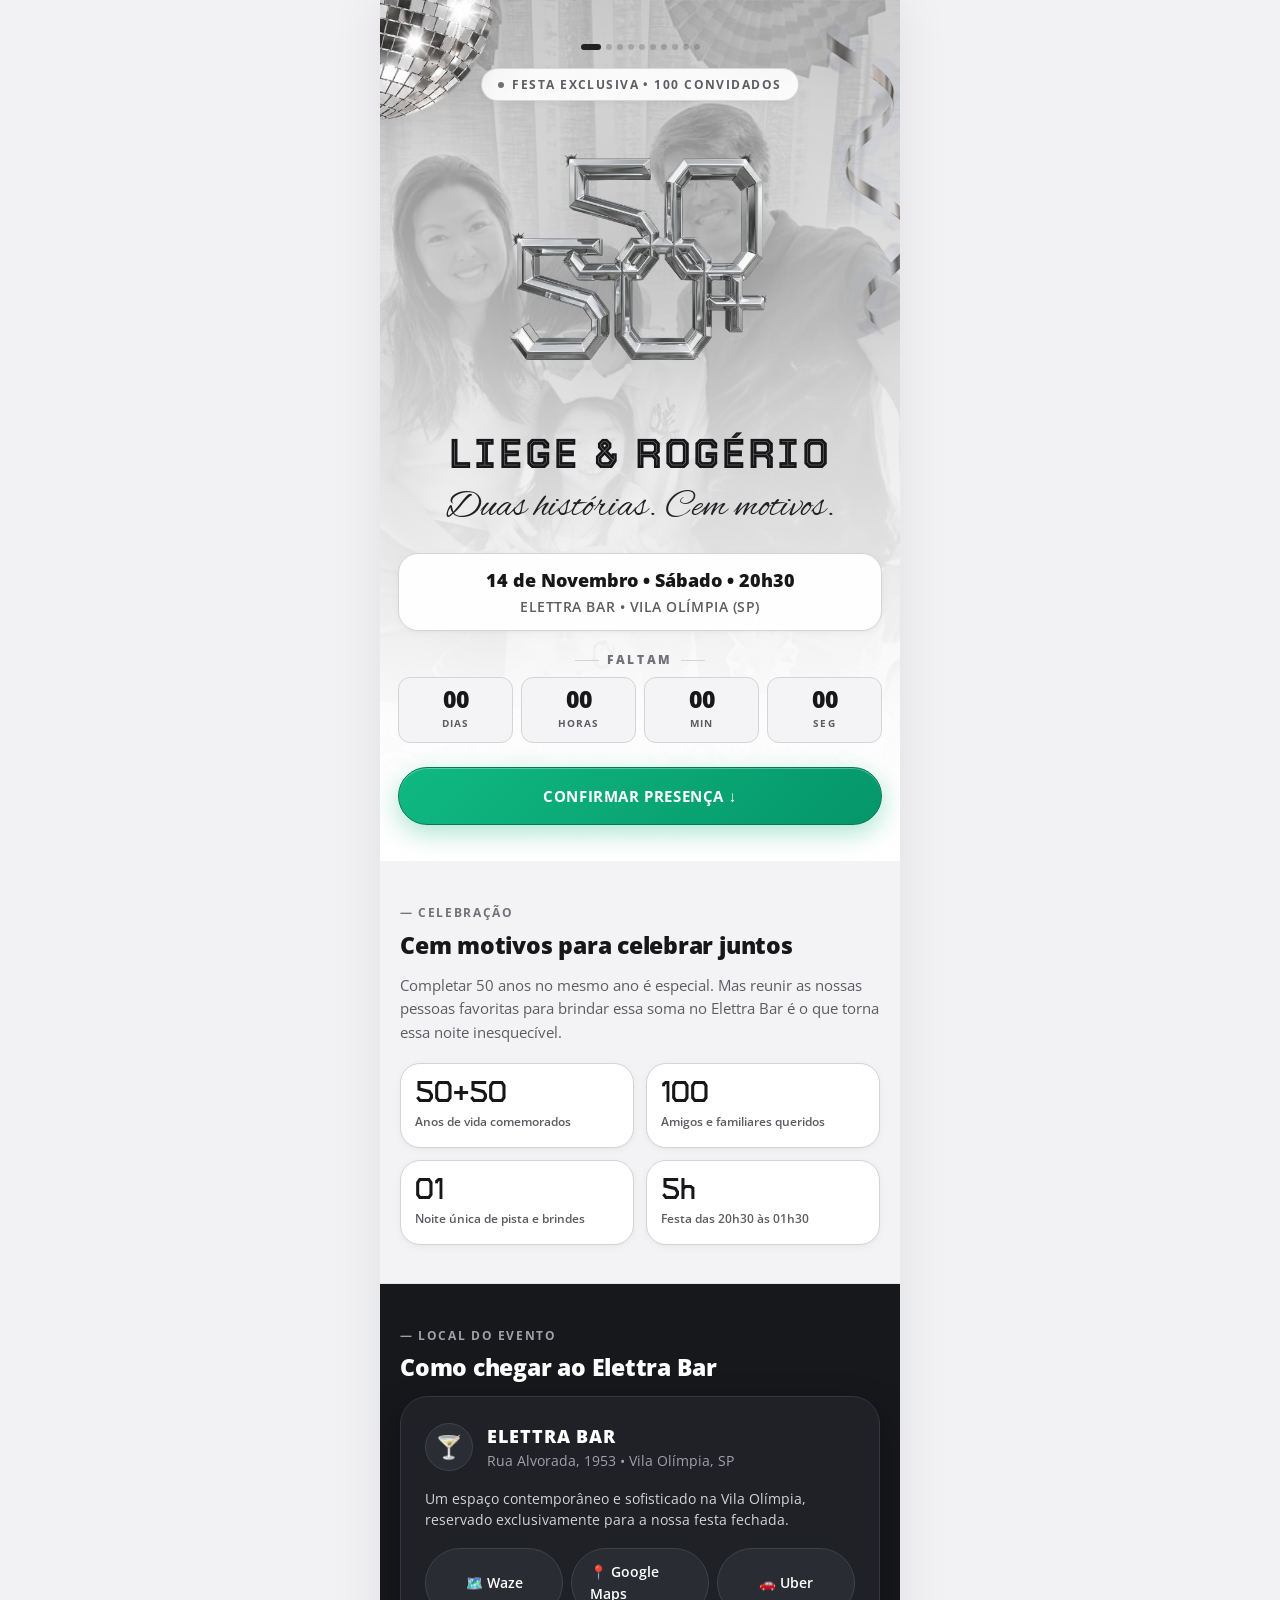
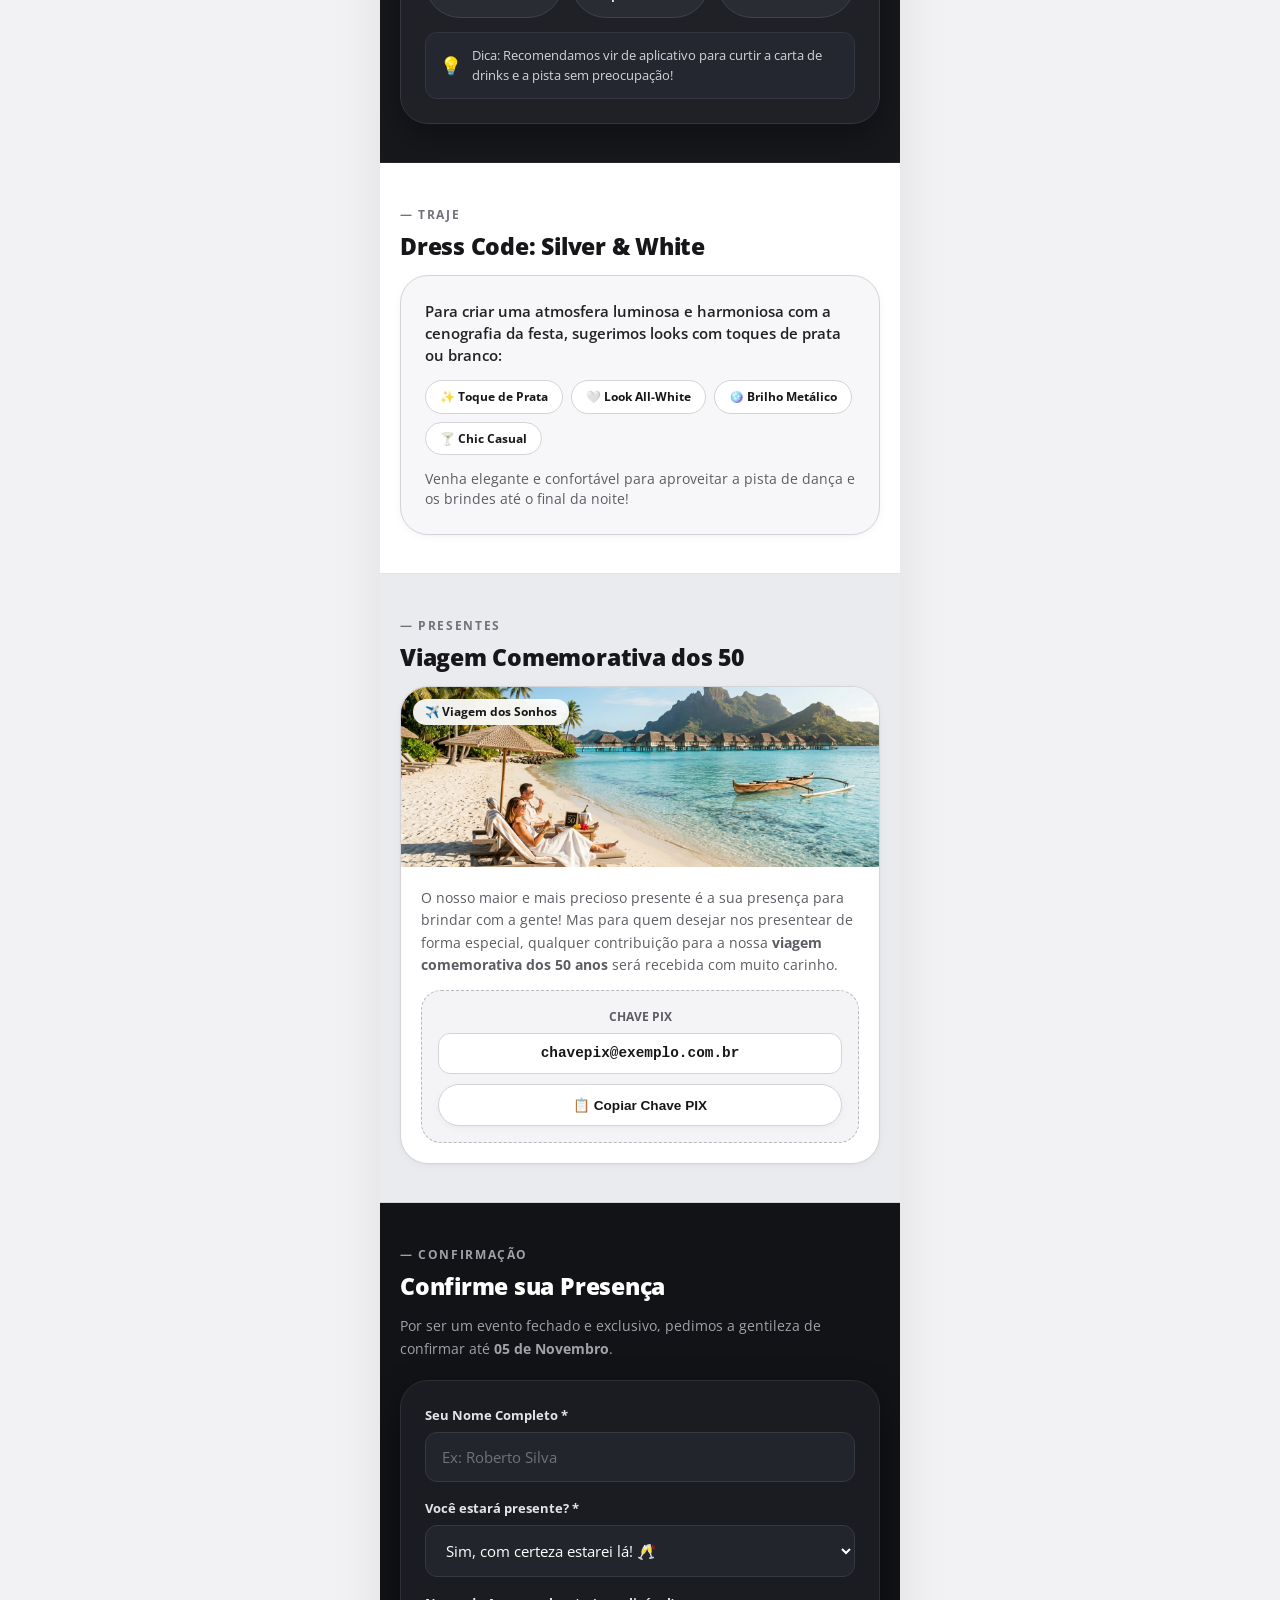
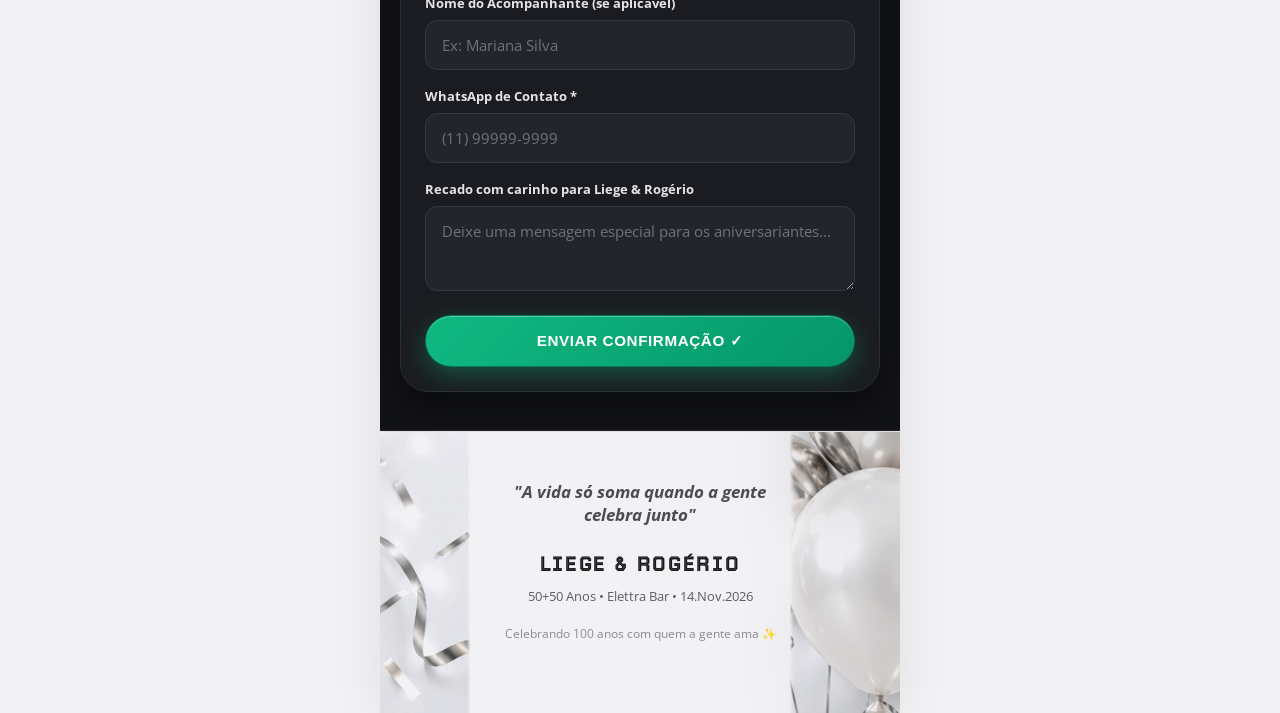
==== index.html @ fe9a84e1 "feat: landing page oficial 50+50 Liege & Rogerio" ====
<!DOCTYPE html>
<html lang="pt-BR">
<head>
  <meta charset="UTF-8">
  <meta name="viewport" content="width=device-width, initial-scale=1.0, maximum-scale=1.0, user-scalable=no">
  <title>50+50 Anos • Liege & Rogério | Elettra Bar</title>
  <meta name="description" content="Celebração dos 50+50 Anos de Liege & Rogério no Elettra Bar. 14 de Novembro, Vila Olímpia.">
  <link rel="stylesheet" href="landing-page.css">
</head>
<body>

  <!-- Wrapper Mobile-First (Otimizado para Smartphone) -->
  <main class="mobile-wrapper">
    
    <!-- ==========================================================================
         1. HERO BANNER: SLIDER DESLIZANTE PB CLAREADO + LOGO 50+50 CENTRALIZADO
         ========================================================================== -->
    <section class="hero-banner" id="topo">
      
      <!-- Elementos Festivos nos Cantos Superiores (Globo de Luz e Fitas Prateadas) -->
      <img src="assets/decor_globo.png" class="decor-globo-hero" alt="Globo de Luz">
      <img src="assets/decor_fitas_topo.png" class="decor-fitas-hero" alt="Fitas Prateadas">

      <!-- Slider de Fotos da Família em Preto e Branco Clareado (10 Fotos) -->
      <div class="hero-slider" id="heroSlider">
        <div class="hero-slide active" style="background-image: url('assets/foto_familia_1.jpg');"></div>
        <div class="hero-slide" style="background-image: url('assets/foto_familia_2.jpg');"></div>
        <div class="hero-slide" style="background-image: url('assets/foto_familia_3.jpg');"></div>
        <div class="hero-slide" style="background-image: url('assets/foto_familia_4.jpg');"></div>
        <div class="hero-slide" style="background-image: url('assets/foto_familia_5.jpg');"></div>
        <div class="hero-slide" style="background-image: url('assets/foto_familia_6.jpg');"></div>
        <div class="hero-slide" style="background-image: url('assets/foto_familia_7.jpg');"></div>
        <div class="hero-slide" style="background-image: url('assets/foto_familia_8.jpg');"></div>
        <div class="hero-slide" style="background-image: url('assets/foto_familia_9.jpg');"></div>
        <div class="hero-slide" style="background-image: url('assets/foto_familia_10.jpg');"></div>
      </div>

      <!-- Degradê Suave de Luz Acetinada para Legibilidade -->
      <div class="hero-overlay"></div>

      <!-- Conteúdo Central do Hero -->
      <div class="hero-content">
        
        <!-- Indicadores de Slides (10 Dots) -->
        <div class="slider-dots" id="sliderDots">
          <span class="slider-dot active"></span>
          <span class="slider-dot"></span>
          <span class="slider-dot"></span>
          <span class="slider-dot"></span>
          <span class="slider-dot"></span>
          <span class="slider-dot"></span>
          <span class="slider-dot"></span>
          <span class="slider-dot"></span>
          <span class="slider-dot"></span>
          <span class="slider-dot"></span>
        </div>

        <div class="hero-tag-pill">
          <span class="dot"></span>
          Festa Exclusiva • 100 Convidados
        </div>

        <!-- Logo 50+50 Oficial Cromado/Facetado Centralizado -->
        <div class="hero-logo-box">
          <img src="assets/logo_50_50_prata_transparente.png" alt="Logo 50+50 Oficial Facetado">
        </div>

        <h1 class="hero-names">
          LIEGE &amp; ROGÉRIO
        </h1>

        <div class="hero-script">
          Duas histórias. Cem motivos.
        </div>

        <!-- Bloco de Serviço no Hero -->
        <div class="hero-service-badge">
          <div class="hero-date-text">
            14 de Novembro • Sábado • 20h30
          </div>
          <div class="hero-venue-text">
            ELETTRA BAR • VILA OLÍMPIA (SP)
          </div>
        </div>

        <!-- Contagem Regressiva ao Vivo com Texto FALTAM -->
        <div class="countdown-lead-label">FALTAM</div>
        <div class="countdown-strip">
          <div class="countdown-box">
            <div class="countdown-number" id="cd-days">--</div>
            <div class="countdown-unit">Dias</div>
          </div>
          <div class="countdown-box">
            <div class="countdown-number" id="cd-hours">--</div>
            <div class="countdown-unit">Horas</div>
          </div>
          <div class="countdown-box">
            <div class="countdown-number" id="cd-minutes">--</div>
            <div class="countdown-unit">Min</div>
          </div>
          <div class="countdown-box">
            <div class="countdown-number" id="cd-seconds">--</div>
            <div class="countdown-unit">Seg</div>
          </div>
        </div>

        <!-- CTA Principal Verde -->
        <a href="#rsvp" class="btn-cta-primary">
          Confirmar Presença ↓
        </a>
      </div>
    </section>

    <!-- ==========================================================================
         2. STATS & CONCEITO DOS 100 ANOS (INSPIRADO NA REFERÊNCIA)
         ========================================================================== -->
    <section class="section-wrapper theme-gray-light">
      <span class="section-label-tag">— Celebração</span>
      <h2 class="section-title">
        Cem motivos para celebrar juntos
      </h2>
      
      <p style="font-size: 0.95rem; color: var(--text-muted); line-height: 1.55;">
        Completar 50 anos no mesmo ano é especial. Mas reunir as nossas pessoas favoritas para brindar essa soma no Elettra Bar é o que torna essa noite inesquecível.
      </p>

      <!-- Grid de Métricas (Inspirado no estilo Bionyx / Framer) -->
      <div class="stats-grid">
        <div class="stat-card">
          <div class="stat-num">50+50</div>
          <div class="stat-label">Anos de vida comemorados</div>
        </div>
        <div class="stat-card">
          <div class="stat-num">100</div>
          <div class="stat-label">Amigos e familiares queridos</div>
        </div>
        <div class="stat-card">
          <div class="stat-num">01</div>
          <div class="stat-label">Noite única de pista e brindes</div>
        </div>
        <div class="stat-card">
          <div class="stat-num">5h</div>
          <div class="stat-label">Festa das 20h30 às 01h30</div>
        </div>
      </div>
    </section>

    <!-- ==========================================================================
         3. LOCALIZAÇÃO: ELETTRA BAR & BOTÕES DE 1 CLIQUE
         ========================================================================== -->
    <section class="section-wrapper theme-dark">
      <span class="section-label-tag">— Local do Evento</span>
      <h2 class="section-title">
        Como chegar ao Elettra Bar
      </h2>

      <div class="venue-card">
        <div class="venue-header">
          <div class="venue-icon-circle">🍸</div>
          <div>
            <div class="venue-name">Elettra Bar</div>
            <div class="venue-sub">Rua Alvorada, 1953 • Vila Olímpia, SP</div>
          </div>
        </div>

        <p class="venue-desc">
          Um espaço contemporâneo e sofisticado na Vila Olímpia, reservado exclusivamente para a nossa festa fechada.
        </p>

        <!-- Botões de Navegação Direta no Smartphone -->
        <div class="map-buttons-row">
          <a href="https://waze.com/ul?q=Rua+Alvorada+1953+Vila+Olimpia" target="_blank" class="btn-pill-action">
            🗺️ Waze
          </a>
          <a href="https://maps.google.com/?q=Rua+Alvorada+1953+Vila+Olimpia+Sao+Paulo" target="_blank" class="btn-pill-action">
            📍 Google Maps
          </a>
          <a href="https://m.uber.com/ul/?action=setPickup&dropoff[formatted_address]=Rua%20Alvorada%2C%201953%20-%20Vila%20Ol%C3%ADmpia" target="_blank" class="btn-pill-action">
            🚗 Uber
          </a>
        </div>

        <div class="tip-banner">
          <span style="font-size: 1.1rem;">💡</span>
          <span>Dica: Recomendamos vir de aplicativo para curtir a carta de drinks e a pista sem preocupação!</span>
        </div>
      </div>
    </section>

    <!-- ==========================================================================
         4. DRESS CODE: SILVER & WHITE
         ========================================================================== -->
    <section class="section-wrapper theme-white">
      <span class="section-label-tag">— Traje</span>
      <h2 class="section-title">
        Dress Code: Silver &amp; White
      </h2>

      <div class="dress-card">
        <p class="dress-lead">
          Para criar uma atmosfera luminosa e harmoniosa com a cenografia da festa, sugerimos looks com toques de prata ou branco:
        </p>

        <div class="dress-pills">
          <span class="dress-pill-tag">✨ Toque de Prata</span>
          <span class="dress-pill-tag">🤍 Look All-White</span>
          <span class="dress-pill-tag">🪩 Brilho Metálico</span>
          <span class="dress-pill-tag">🍸 Chic Casual</span>
        </div>

        <p class="dress-sub">
          Venha elegante e confortável para aproveitar a pista de dança e os brindes até o final da noite!
        </p>
      </div>
    </section>

    <!-- ==========================================================================
         5. SUGESTÃO DE PRESENTE: VIAGEM COMEMORATIVA
         ========================================================================== -->
    <section class="section-wrapper theme-gray-platina">
      <span class="section-label-tag">— Presentes</span>
      <h2 class="section-title">
        Viagem Comemorativa dos 50
      </h2>

      <div class="gift-card">
        <div class="gift-image-wrapper">
          <img src="assets/destino_viagem.jpg" alt="Destino de Viagem Comemorativa">
          <div class="gift-badge">✈️ Viagem dos Sonhos</div>
        </div>

        <div class="gift-content">
          <p class="gift-desc">
            O nosso maior e mais precioso presente é a sua presença para brindar com a gente! Mas para quem desejar nos presentear de forma especial, qualquer contribuição para a nossa <strong>viagem comemorativa dos 50 anos</strong> será recebida com muito carinho.
          </p>

          <!-- Box de Chave PIX Interativo -->
          <div class="pix-box">
            <div class="pix-label">
              Chave PIX
            </div>
            
            <div class="pix-key-display" id="pixKeyText">
              chavepix@exemplo.com.br
            </div>

            <button class="btn-pill-action btn-copy-pix" onclick="copyPixKey()">
              <span id="pixBtnText">📋 Copiar Chave PIX</span>
            </button>
          </div>
        </div>
      </div>
    </section>

    <!-- ==========================================================================
         6. FORMULÁRIO RSVP: CONFIRMAÇÃO DE PRESENÇA
         ========================================================================== -->
    <section class="section-wrapper theme-dark-charcoal" id="rsvp">
      <span class="section-label-tag">— Confirmação</span>
      <h2 class="section-title">
        Confirme sua Presença
      </h2>

      <p class="rsvp-lead">
        Por ser um evento fechado e exclusivo, pedimos a gentileza de confirmar até <strong>05 de Novembro</strong>.
      </p>

      <div class="rsvp-card">
        <form id="rsvpForm" onsubmit="handleRsvpSubmit(event)">
          
          <div class="form-group">
            <label class="form-label" for="guestName">Seu Nome Completo *</label>
            <input type="text" id="guestName" class="form-input" placeholder="Ex: Roberto Silva" required>
          </div>

          <div class="form-group">
            <label class="form-label" for="attendance">Você estará presente? *</label>
            <select id="attendance" class="form-select" required>
              <option value="sim">Sim, com certeza estarei lá! 🥂</option>
              <option value="nao">Infelizmente não poderei comparecer 🤍</option>
            </select>
          </div>

          <div class="form-group">
            <label class="form-label" for="guestCompanion">Nome do Acompanhante (se aplicável)</label>
            <input type="text" id="guestCompanion" class="form-input" placeholder="Ex: Mariana Silva">
          </div>

          <div class="form-group">
            <label class="form-label" for="guestPhone">WhatsApp de Contato *</label>
            <input type="tel" id="guestPhone" class="form-input" placeholder="(11) 99999-9999" required>
          </div>

          <div class="form-group">
            <label class="form-label" for="guestMessage">Recado com carinho para Liege &amp; Rogério</label>
            <textarea id="guestMessage" class="form-textarea" placeholder="Deixe uma mensagem especial para os aniversariantes..."></textarea>
          </div>

          <button type="submit" class="btn-cta-primary" style="margin-top: 10px;">
            Enviar Confirmação ✓
          </button>
        </form>

        <!-- Banner de Sucesso pós-envio -->
        <div class="rsvp-success-banner" id="rsvpSuccess">
          <div style="font-size: 1.5rem; margin-bottom: 6px;">🎉</div>
          <strong style="font-size: 1.05rem; display: block; margin-bottom: 4px;">Presença Registrada com Sucesso!</strong>
          <p style="font-size: 0.85rem; line-height: 1.4;">
            Obrigado por confirmar! Mal podemos esperar para celebrar essa noite inesquecível com você no Elettra Bar.
          </p>
        </div>
      </div>
    </section>

    <!-- ==========================================================================
         7. RODAPÉ E FECHAMENTO OFICIAL
         ========================================================================== -->
    <footer class="footer-section theme-footer-light">
      <!-- Elementos Decorativos Festivos no Rodapé (Confetes e Bexigas Cromadas) -->
      <img src="assets/decor_confetes.png" class="decor-confetes-bottom" alt="Confetes Prateados">
      <img src="assets/decor_bexigas.png" class="decor-bexigas-bottom" alt="Bexigas Metalizadas">

      <div class="footer-quote">
        "A vida só soma quando a gente celebra junto"
      </div>

      <div class="footer-hosts">
        LIEGE &amp; ROGÉRIO
      </div>

      <div class="footer-date-info">
        50+50 Anos • Elettra Bar • 14.Nov.2026
      </div>

      <div class="footer-credit">
        Celebrando 100 anos com quem a gente ama ✨
      </div>
    </footer>

  </main>

  <!-- ==========================================================================
       SCRIPTS: SLIDER DE FOTOS PB + CONTAGEM REGRESSIVA + PIX + RSVP
       ========================================================================== -->
  <script>
    // 1. Slider de Fotos da Família com Crossfade Suave
    const slides = document.querySelectorAll('.hero-slide');
    const dots = document.querySelectorAll('.slider-dot');
    let currentSlide = 0;
    const slideInterval = 4500; // Troca a cada 4.5 segundos

    function showSlide(index) {
      slides.forEach((slide, i) => {
        slide.classList.toggle('active', i === index);
      });
      dots.forEach((dot, i) => {
        dot.classList.toggle('active', i === index);
      });
      currentSlide = index;
    }

    function nextSlide() {
      const nextIndex = (currentSlide + 1) % slides.length;
      showSlide(nextIndex);
    }

    let sliderTimer = setInterval(nextSlide, slideInterval);

    // Permite tocar nas bolinhas para navegar
    dots.forEach((dot, index) => {
      dot.addEventListener('click', () => {
        clearInterval(sliderTimer);
        showSlide(index);
        sliderTimer = setInterval(nextSlide, slideInterval);
      });
    });

    // 2. Contagem Regressiva para 14/11/2026 às 20h30
    function updateCountdown() {
      const eventDate = new Date('2026-11-14T20:30:00');
      const now = new Date();
      const diff = eventDate - now;

      if (diff > 0) {
        const days = Math.floor(diff / (1000 * 60 * 60 * 24));
        const hours = Math.floor((diff / (1000 * 60 * 60)) % 24);
        const minutes = Math.floor((diff / 1000 / 60) % 60);
        const seconds = Math.floor((diff / 1000) % 60);

        document.getElementById('cd-days').innerText = String(days).padStart(2, '0');
        document.getElementById('cd-hours').innerText = String(hours).padStart(2, '0');
        document.getElementById('cd-minutes').innerText = String(minutes).padStart(2, '0');
        document.getElementById('cd-seconds').innerText = String(seconds).padStart(2, '0');
      } else {
        document.getElementById('cd-days').innerText = '00';
        document.getElementById('cd-hours').innerText = '00';
        document.getElementById('cd-minutes').innerText = '00';
        document.getElementById('cd-seconds').innerText = '00';
      }
    }

    updateCountdown();
    setInterval(updateCountdown, 1000);

    // 3. Copiar Chave PIX
    function copyPixKey() {
      const pixKey = document.getElementById('pixKeyText').innerText.trim();
      navigator.clipboard.writeText(pixKey).then(() => {
        const btnText = document.getElementById('pixBtnText');
        const originalText = btnText.innerText;
        btnText.innerText = '✓ Chave Copiada com Sucesso!';
        setTimeout(() => {
          btnText.innerText = originalText;
        }, 3000);
      }).catch(() => {
        alert('Chave PIX: ' + pixKey);
      });
    }

    // 4. Submissão do Formulário RSVP
    function handleRsvpSubmit(e) {
      e.preventDefault();
      const name = document.getElementById('guestName').value;
      const attendance = document.getElementById('attendance').value;
      const companion = document.getElementById('guestCompanion').value;
      const phone = document.getElementById('guestPhone').value;
      const message = document.getElementById('guestMessage').value;

      // Oculta formulário e exibe mensagem de sucesso
      document.getElementById('rsvpForm').style.display = 'none';
      document.getElementById('rsvpSuccess').style.display = 'block';

      // Prepara envio por email (mailto)
      const subject = encodeURIComponent(`Confirmação de Presença 50+50: ${name}`);
      const body = encodeURIComponent(
        `Confirmação para a Festa dos 50+50 Anos (Liege & Rogério)\n\n` +
        `• Convidado: ${name}\n` +
        `• Presença: ${attendance === 'sim' ? 'SIM, confirmado!' : 'NÃO poderá ir'}\n` +
        `• Acompanhante: ${companion || 'Nenhum'}\n` +
        `• WhatsApp: ${phone}\n` +
        `• Mensagem: ${message || 'Sem mensagem adicional'}\n`
      );

      // Abre cliente de email como backup prático
      const mailtoLink = `mailto:contato@liegerogerio50.com.br?subject=${subject}&body=${body}`;
      
      // Opcional: dispara o mailto em background após 1 segundo
      setTimeout(() => {
        window.location.href = mailtoLink;
      }, 1000);
    }
  </script>
</body>
</html>
---- landing-page.css ----
/* ==========================================================================
   LANDING PAGE: 50+50 LIEGE & ROGÉRIO • ELETTRA BAR
   Design System Oficial: Silver & White • Mobile-First Luxury UI
   Cores 100% Neutras (Cinzas Puros & Prata Sem Tons Azulados)
   ========================================================================== */

@import url('https://fonts.googleapis.com/css2?family=Turret+Road:wght@700;800&family=Open+Sans:ital,wght@0,300;0,400;0,600;0,700;0,800;1,400;1,600;1,700&family=Alex+Brush&family=Tourney:wght@700;800&display=swap');

:root {
  /* Cores & Superfícies (Cinza Puro Neutro / Silver) */
  --bg-body: #f2f2f4;
  --bg-white: #ffffff;
  --bg-card: rgba(255, 255, 255, 0.95);
  --bg-card-subtle: #eeeeef;
  
  /* Textos Puros Neutros (Sem Azul) */
  --text-main: #17171a;
  --text-headline: #212124;
  --text-muted: #5c5c63;
  --text-dim: #8a8a92;

  /* Pratas & Metais */
  --silver-bright: #ffffff;
  --silver-light: #e4e4e7;
  --silver-border: #d4d4d8;
  --silver-accent: #92929a;
  --silver-gradient: linear-gradient(135deg, #ffffff 0%, #d4d4d8 50%, #9e9ea6 100%);
  --silver-foil: linear-gradient(135deg, #ffffff 0%, #e4e4e7 35%, #9e9ea6 65%, #ffffff 100%);
  --silver-btn: linear-gradient(180deg, #ffffff 0%, #e8e8ea 100%);

  /* Sombras Modernas */
  --shadow-sm: 0 2px 8px rgba(0, 0, 0, 0.04), 0 1px 2px rgba(0, 0, 0, 0.02);
  --shadow-card: 0 12px 30px -4px rgba(0, 0, 0, 0.07), 0 4px 10px rgba(0, 0, 0, 0.03);
  --shadow-floating: 0 20px 45px -10px rgba(0, 0, 0, 0.12), 0 8px 16px rgba(0, 0, 0, 0.04);

  /* Bordas & Raios */
  --border-subtle: 1px solid var(--silver-border);
  --border-light: 1px solid rgba(255, 255, 255, 0.8);
  --radius-sm: 12px;
  --radius-md: 20px;
  --radius-lg: 28px;
  --radius-pill: 9999px;

  /* Fontes */
  --font-logo: 'Turret Road', sans-serif;
  --font-names: 'Tourney', sans-serif;
  --font-script: 'Alex Brush', cursive;
  --font-body: 'Open Sans', sans-serif;

  /* Transição */
  --ease: cubic-bezier(0.16, 1, 0.3, 1);
}

*, *::before, *::after {
  box-sizing: border-box;
  margin: 0;
  padding: 0;
}

html {
  scroll-behavior: smooth;
}

body {
  font-family: var(--font-body);
  background-color: var(--bg-body);
  color: var(--text-main);
  line-height: 1.6;
  -webkit-font-smoothing: antialiased;
  -moz-osx-font-smoothing: grayscale;
  overflow-x: hidden;
  margin: 0;
  padding: 0;
}

/* Container Mobile-First (Largura máxima 520px com respiro no desktop) */
.mobile-wrapper {
  width: 100%;
  max-width: 520px;
  margin: 0 auto;
  min-height: 100vh;
  background: #ffffff;
  box-shadow: 0 0 50px rgba(0, 0, 0, 0.08);
  position: relative;
  overflow: hidden;
}

/* ==========================================
   1. HERO BANNER COM SLIDER PB CLAREADO
   ========================================== */
.hero-banner {
  position: relative;
  width: 100%;
  min-height: 680px;
  display: flex;
  flex-direction: column;
  align-items: center;
  justify-content: flex-end;
  padding: 44px 18px 36px;
  text-align: center;
  overflow: hidden;
  background: #111113;
}

/* Slider de Fotos PB Clareado */
.hero-slider {
  position: absolute;
  inset: 0;
  z-index: 1;
}

.hero-slide {
  position: absolute;
  inset: 0;
  background-size: cover;
  background-position: center;
  opacity: 0;
  transition: opacity 1.4s ease-in-out, transform 6s ease-out;
  transform: scale(1.05);
  /* Efeito Preto e Branco Clareado de Alto Padrão */
  filter: grayscale(100%) brightness(1.15) contrast(0.92);
}

.hero-slide.active {
  opacity: 0.65;
  transform: scale(1);
}

/* Máscara de Degradê Suave para o Texto Ficar Impecável */
.hero-overlay {
  position: absolute;
  inset: 0;
  background: linear-gradient(
    180deg,
    rgba(255, 255, 255, 0.40) 0%,
    rgba(255, 255, 255, 0.78) 45%,
    rgba(255, 255, 255, 0.98) 85%,
    #ffffff 100%
  );
  z-index: 2;
}

.hero-content {
  position: relative;
  z-index: 3;
  width: 100%;
  display: flex;
  flex-direction: column;
  align-items: center;
}

/* Indicadores do Slider (10 Pontos) */
.slider-dots {
  display: flex;
  gap: 5px;
  margin-bottom: 18px;
  z-index: 3;
  justify-content: center;
}

.slider-dot {
  width: 6px;
  height: 6px;
  border-radius: var(--radius-pill);
  background: rgba(40, 40, 45, 0.22);
  transition: all 0.3s var(--ease);
  cursor: pointer;
}

.slider-dot.active {
  width: 20px;
  background: var(--text-headline);
}

/* Tag Pill */
.hero-tag-pill {
  display: inline-flex;
  align-items: center;
  gap: 8px;
  padding: 6px 16px;
  background: rgba(255, 255, 255, 0.90);
  backdrop-filter: blur(12px);
  border: 1px solid rgba(212, 212, 216, 0.9);
  border-radius: var(--radius-pill);
  font-size: 0.75rem;
  font-weight: 700;
  letter-spacing: 0.12em;
  text-transform: uppercase;
  color: var(--text-muted);
  box-shadow: var(--shadow-sm);
  margin-bottom: 14px;
}

.hero-tag-pill .dot {
  width: 6px;
  height: 6px;
  border-radius: 50%;
  background: #71717a;
}

/* Logo 50+50 Oficial Facetado Centralizado - Aumentado em +30% */
.hero-logo-box {
  width: 360px;
  max-width: 92%;
  height: 300px;
  margin: 0 auto 16px;
  filter: drop-shadow(0 20px 40px rgba(0, 0, 0, 0.20));
  animation: floatSubtle 4s ease-in-out infinite;
}

.hero-logo-box img {
  width: 100%;
  height: 100%;
  object-fit: contain;
  display: block;
}

@keyframes floatSubtle {
  0%, 100% { transform: translateY(0); }
  50% { transform: translateY(-6px); }
}

/* Títulos - Aumentados em +40% */
.hero-names {
  font-family: var(--font-names);
  font-size: clamp(2.2rem, 7.6vw, 2.6rem);
  font-weight: 800;
  letter-spacing: 0.05em;
  text-transform: uppercase;
  color: var(--text-main);
  line-height: 1.1;
  margin-bottom: 6px;
}

.hero-script {
  font-family: var(--font-script);
  font-size: clamp(2.0rem, 6.8vw, 2.4rem);
  color: var(--text-headline);
  line-height: 1.25;
  margin-bottom: 22px;
}

/* Resumo de Serviço do Hero */
.hero-service-badge {
  background: rgba(255, 255, 255, 0.95);
  border: 1px solid var(--silver-border);
  border-radius: var(--radius-md);
  padding: 12px 20px;
  box-shadow: var(--shadow-sm);
  margin-bottom: 20px;
  width: 100%;
}

.hero-date-text {
  font-size: 1.1rem;
  font-weight: 800;
  color: var(--text-main);
}

.hero-venue-text {
  font-size: 0.85rem;
  font-weight: 600;
  color: var(--text-muted);
  letter-spacing: 0.04em;
  margin-top: 2px;
}

/* ==========================================
   2. CONTAGEM REGRESSIVA (COUNTDOWN)
   ========================================== */
.countdown-lead-label {
  font-size: 0.72rem;
  font-weight: 800;
  letter-spacing: 0.22em;
  text-transform: uppercase;
  color: #71717a;
  margin-bottom: 8px;
  display: flex;
  align-items: center;
  justify-content: center;
  gap: 8px;
}

.countdown-lead-label::before,
.countdown-lead-label::after {
  content: '';
  width: 24px;
  height: 1px;
  background: #d4d4d8;
}

.countdown-strip {
  display: grid;
  grid-template-columns: repeat(4, 1fr);
  gap: 8px;
  width: 100%;
  margin-bottom: 24px;
}

.countdown-box {
  background: #f4f4f6;
  border: 1px solid var(--silver-border);
  border-radius: var(--radius-sm);
  padding: 10px 4px;
  text-align: center;
}

.countdown-number {
  font-family: var(--font-body);
  font-size: 1.45rem;
  font-weight: 800;
  color: var(--text-main);
  line-height: 1;
}

.countdown-unit {
  font-size: 0.65rem;
  font-weight: 700;
  text-transform: uppercase;
  letter-spacing: 0.1em;
  color: var(--text-muted);
  margin-top: 4px;
}

/* ==========================================
   BOTÕES DE AÇÃO (CTAs) - COR VERDE DESTAQUE
   ========================================== */
.btn-cta-primary {
  display: flex;
  align-items: center;
  justify-content: center;
  gap: 10px;
  width: 100%;
  padding: 16px 24px;
  background: linear-gradient(135deg, #10b981 0%, #059669 100%);
  color: #ffffff !important;
  border: 1px solid #047857;
  border-radius: var(--radius-pill);
  font-size: 0.95rem;
  font-weight: 700;
  letter-spacing: 0.04em;
  text-transform: uppercase;
  text-decoration: none;
  cursor: pointer;
  box-shadow: 0 8px 24px rgba(16, 185, 129, 0.35), inset 0 1px 0 rgba(255, 255, 255, 0.3);
  transition: all 0.25s var(--ease);
}

.btn-cta-primary:hover {
  background: linear-gradient(135deg, #059669 0%, #047857 100%);
  box-shadow: 0 10px 28px rgba(16, 185, 129, 0.45), inset 0 1px 0 rgba(255, 255, 255, 0.4);
  transform: translateY(-2px);
}

.btn-cta-primary:active {
  transform: scale(0.98);
}

/* Elementos Festivos nos Cantos */
.decor-globo-hero {
  position: absolute;
  top: 0;
  left: 0;
  width: 125px;
  height: auto;
  pointer-events: none;
  z-index: 15;
  filter: drop-shadow(0 8px 20px rgba(0, 0, 0, 0.10));
  animation: gentleSway 5s ease-in-out infinite;
}

.decor-fitas-hero {
  position: absolute;
  top: 0;
  right: 0;
  width: 75px;
  height: auto;
  pointer-events: none;
  z-index: 15;
  filter: drop-shadow(0 8px 18px rgba(0, 0, 0, 0.08));
}

.decor-bexigas-bottom {
  position: absolute;
  bottom: 0;
  right: 0;
  width: 110px;
  height: auto;
  pointer-events: none;
  z-index: 1;
  filter: drop-shadow(0 15px 30px rgba(0, 0, 0, 0.12));
  animation: balloonFloat 6s ease-in-out infinite alternate;
}

.decor-confetes-bottom {
  position: absolute;
  bottom: 0;
  left: 0;
  width: 90px;
  height: auto;
  pointer-events: none;
  z-index: 1;
  opacity: 0.9;
}

@keyframes gentleSway {
  0%, 100% { transform: translateY(0) rotate(0deg); }
  50% { transform: translateY(4px) rotate(1.5deg); }
}

@keyframes balloonFloat {
  0% { transform: translateY(0) scale(1); }
  100% { transform: translateY(-8px) scale(1.02); }
}

.btn-pill-action {
  display: inline-flex;
  align-items: center;
  justify-content: center;
  gap: 8px;
  padding: 12px 18px;
  background: #ffffff;
  border: 1px solid var(--silver-border);
  border-radius: var(--radius-pill);
  color: var(--text-main);
  font-size: 0.85rem;
  font-weight: 600;
  text-decoration: none;
  box-shadow: var(--shadow-sm);
  transition: all 0.2s var(--ease);
  flex: 1;
}

.btn-pill-action:active {
  background: var(--bg-card-subtle);
  transform: scale(0.97);
}

/* ==========================================
   ESTRUTURA DAS SEÇÕES
   ========================================== */
.section-wrapper {
  padding: 38px 20px;
  position: relative;
  transition: background-color 0.3s ease;
}

.section-label-tag {
  display: inline-flex;
  align-items: center;
  gap: 6px;
  font-size: 0.72rem;
  font-weight: 700;
  letter-spacing: 0.14em;
  text-transform: uppercase;
  color: var(--silver-accent);
  margin-bottom: 8px;
}

.section-title {
  font-size: 1.45rem;
  font-weight: 800;
  color: var(--text-main);
  letter-spacing: -0.01em;
  line-height: 1.25;
  margin-bottom: 14px;
}

/* ==========================================================================
   TEMAS INTERCALADOS (CINZA CLARO, BRANCO, CINZA ESCURO NEGATIVO)
   ========================================================================== */

/* 1. TEMA CINZA CLARO (STATS) */
.theme-gray-light {
  background-color: #f3f3f5;
  border-bottom: 1px solid #e4e4e7;
}

.theme-gray-light .section-label-tag {
  color: #71717a;
}

.theme-gray-light .section-title {
  color: #17171a;
}

.theme-gray-light p {
  color: #5c5c63;
}

.theme-gray-light .stat-card {
  background: #ffffff;
  border: 1px solid #d4d4d8;
  box-shadow: var(--shadow-sm);
}

.theme-gray-light .stat-num {
  color: #17171a;
}

.theme-gray-light .stat-label {
  color: #5c5c63;
}

/* Grid de Métricas */
.stats-grid {
  display: grid;
  grid-template-columns: 1fr 1fr;
  gap: 12px;
  margin-top: 18px;
}

.stat-card {
  border-radius: var(--radius-md);
  padding: 16px 14px;
  text-align: left;
}

.stat-num {
  font-family: var(--font-logo);
  font-size: 1.8rem;
  font-weight: 800;
  line-height: 1;
}

.stat-label {
  font-size: 0.78rem;
  font-weight: 600;
  margin-top: 6px;
  line-height: 1.3;
}

/* 2. TEMA CINZA ESCURO NEGATIVO (LOCALIZAÇÃO / ELETTRA BAR) */
.theme-dark {
  background-color: #17181c;
  border-bottom: 1px solid #282930;
  color: #f4f4f5;
}

.theme-dark .section-label-tag {
  color: #a1a1aa;
}

.theme-dark .section-title {
  color: #ffffff;
}

.theme-dark .venue-desc {
  font-size: 0.88rem;
  color: #d4d4d8;
  line-height: 1.5;
}

.theme-dark .venue-card {
  background: #202127;
  border: 1px solid #343640;
  border-radius: var(--radius-lg);
  padding: 24px;
  box-shadow: 0 12px 32px rgba(0, 0, 0, 0.35);
}

.theme-dark .venue-icon-circle {
  width: 48px;
  height: 48px;
  border-radius: 50%;
  background: #2b2d35;
  border: 1px solid #3f424e;
  display: flex;
  align-items: center;
  justify-content: center;
  font-size: 1.4rem;
}

.theme-dark .venue-name {
  font-size: 1.15rem;
  font-weight: 800;
  color: #ffffff;
  letter-spacing: 0.05em;
  text-transform: uppercase;
}

.theme-dark .venue-sub {
  font-size: 0.85rem;
  color: #a1a1aa;
}

.theme-dark .btn-pill-action {
  background: #2a2c34;
  border: 1px solid #3f424e;
  color: #ffffff;
  box-shadow: none;
}

.theme-dark .btn-pill-action:hover {
  background: #353842;
  border-color: #525666;
  color: #ffffff;
}

.theme-dark .tip-banner {
  display: flex;
  align-items: center;
  gap: 10px;
  background: #252730;
  border: 1px solid #343640;
  border-radius: var(--radius-sm);
  padding: 12px 14px;
  font-size: 0.8rem;
  color: #d4d4d8;
  margin-top: 14px;
}

.venue-header {
  display: flex;
  align-items: center;
  gap: 14px;
  margin-bottom: 16px;
}

.map-buttons-row {
  display: flex;
  gap: 8px;
  margin-top: 18px;
}

/* 3. TEMA BRANCO PURO (DRESS CODE) */
.theme-white {
  background-color: #ffffff;
  border-bottom: 1px solid #e4e4e7;
}

.theme-white .section-label-tag {
  color: #71717a;
}

.theme-white .section-title {
  color: #17171a;
}

.theme-white .dress-card {
  background: #f7f7f9;
  border: 1px solid #d4d4d8;
  border-radius: var(--radius-lg);
  padding: 24px;
  box-shadow: var(--shadow-sm);
}

.theme-white .dress-lead {
  font-size: 0.92rem;
  color: #212124;
  font-weight: 600;
  line-height: 1.5;
}

.theme-white .dress-sub {
  font-size: 0.85rem;
  color: #5c5c63;
  line-height: 1.5;
}

.dress-pills {
  display: flex;
  gap: 8px;
  flex-wrap: wrap;
  margin: 14px 0;
}

.dress-pill-tag {
  padding: 6px 14px;
  background: #ffffff;
  border: 1px solid #d4d4d8;
  border-radius: var(--radius-pill);
  font-size: 0.75rem;
  font-weight: 700;
  color: #17171a;
}

/* 4. TEMA CINZA MÉDIO PLATINA (PRESENTES / VIAGEM) */
.theme-gray-platina {
  background-color: #eaebee;
  border-bottom: 1px solid #d4d4d8;
}

.theme-gray-platina .section-label-tag {
  color: #71717a;
}

.theme-gray-platina .section-title {
  color: #17171a;
}

.theme-gray-platina .gift-card {
  background: #ffffff;
  border: 1px solid #d4d4d8;
  border-radius: var(--radius-lg);
  overflow: hidden;
  box-shadow: var(--shadow-sm);
}

.gift-image-wrapper {
  position: relative;
  width: 100%;
  height: 180px;
  overflow: hidden;
}

.gift-image-wrapper img {
  width: 100%;
  height: 100%;
  object-fit: cover;
  display: block;
}

.gift-badge {
  position: absolute;
  top: 12px;
  left: 12px;
  background: rgba(255, 255, 255, 0.92);
  backdrop-filter: blur(10px);
  padding: 4px 12px;
  border-radius: var(--radius-pill);
  font-size: 0.72rem;
  font-weight: 700;
  color: var(--text-main);
}

.gift-content {
  padding: 20px;
}

.theme-gray-platina .gift-desc {
  font-size: 0.9rem;
  color: #5c5c63;
  line-height: 1.55;
}

.pix-box {
  background: #f4f4f6;
  border: 1px dashed #b8b8c0;
  border-radius: var(--radius-md);
  padding: 16px;
  text-align: center;
  margin-top: 14px;
}

.pix-label {
  font-size: 0.75rem;
  font-weight: 700;
  text-transform: uppercase;
  color: #5c5c63;
  margin-bottom: 6px;
}

.pix-key-display {
  font-family: monospace;
  font-size: 0.9rem;
  font-weight: 700;
  color: #17171a;
  background: #ffffff;
  padding: 8px 12px;
  border-radius: var(--radius-sm);
  border: 1px solid #d4d4d8;
  margin-bottom: 10px;
  word-break: break-all;
}

.btn-copy-pix {
  width: 100%;
  justify-content: center;
  background: #ffffff;
  border: 1px solid #d4d4d8;
  color: #17171a;
}

.btn-copy-pix:hover {
  background: #f4f4f6;
}

/* 5. TEMA CINZA ESCURO GRAFITE NEGATIVO (RSVP / FORMULÁRIO) */
.theme-dark-charcoal {
  background-color: #121316;
  border-bottom: 1px solid #23242a;
  color: #f4f4f5;
}

.theme-dark-charcoal .section-label-tag {
  color: #a1a1aa;
}

.theme-dark-charcoal .section-title {
  color: #ffffff;
}

.theme-dark-charcoal .rsvp-lead {
  font-size: 0.88rem;
  color: #a1a1aa;
  margin-bottom: 20px;
}

.theme-dark-charcoal .rsvp-card {
  background: #1b1c21;
  border: 1px solid #2d2f36;
  border-radius: var(--radius-lg);
  padding: 24px;
  box-shadow: 0 15px 35px rgba(0, 0, 0, 0.45);
}

.theme-dark-charcoal .form-label {
  display: block;
  font-size: 0.82rem;
  font-weight: 700;
  color: #e4e4e7;
  margin-bottom: 6px;
}

.form-group {
  margin-bottom: 16px;
  text-align: left;
}

.theme-dark-charcoal .form-input,
.theme-dark-charcoal .form-select,
.theme-dark-charcoal .form-textarea {
  width: 100%;
  padding: 14px 16px;
  background: #23252d;
  border: 1px solid #363842;
  border-radius: var(--radius-sm);
  font-family: var(--font-body);
  font-size: 0.95rem;
  color: #ffffff;
  outline: none;
  transition: all 0.2s var(--ease);
}

.theme-dark-charcoal .form-input::placeholder,
.theme-dark-charcoal .form-textarea::placeholder {
  color: #71717a;
}

.theme-dark-charcoal .form-input:focus,
.theme-dark-charcoal .form-select:focus,
.theme-dark-charcoal .form-textarea:focus {
  background: #282a34;
  border-color: #10b981;
  box-shadow: 0 0 0 3px rgba(16, 185, 129, 0.25);
}

.form-textarea {
  resize: vertical;
  min-height: 85px;
}

/* Feedback de Confirmação */
.theme-dark-charcoal .rsvp-success-banner {
  display: none;
  background: #142e1f;
  border: 1px solid #166534;
  border-radius: var(--radius-md);
  padding: 20px;
  text-align: center;
  color: #86efac;
  margin-top: 16px;
}

.theme-dark-charcoal .rsvp-success-banner p {
  color: #bbf7d0;
}

/* 6. RODAPÉ E FECHAMENTO OFICIAL */
.theme-footer-light {
  padding: 48px 24px 70px;
  text-align: center;
  background-color: #f2f2f4;
  border-top: 1px solid #e0e0e4;
  position: relative;
  overflow: hidden;
}

.footer-quote {
  font-size: 1.05rem;
  font-style: italic;
  font-weight: 700;
  color: #4b4b52;
  line-height: 1.4;
  max-width: 310px;
  margin: 0 auto 20px;
  position: relative;
  z-index: 2;
}

.footer-hosts {
  font-family: var(--font-names);
  font-size: 1.3rem;
  font-weight: 800;
  letter-spacing: 0.08em;
  color: #17171a;
  text-transform: uppercase;
  position: relative;
  z-index: 2;
}

.footer-date-info {
  font-size: 0.82rem;
  color: var(--text-muted);
  margin-top: 6px;
  position: relative;
  z-index: 2;
}

.footer-credit {
  font-size: 0.72rem;
  color: #8a8a92;
  margin-top: 18px;
  position: relative;
  z-index: 2;
}
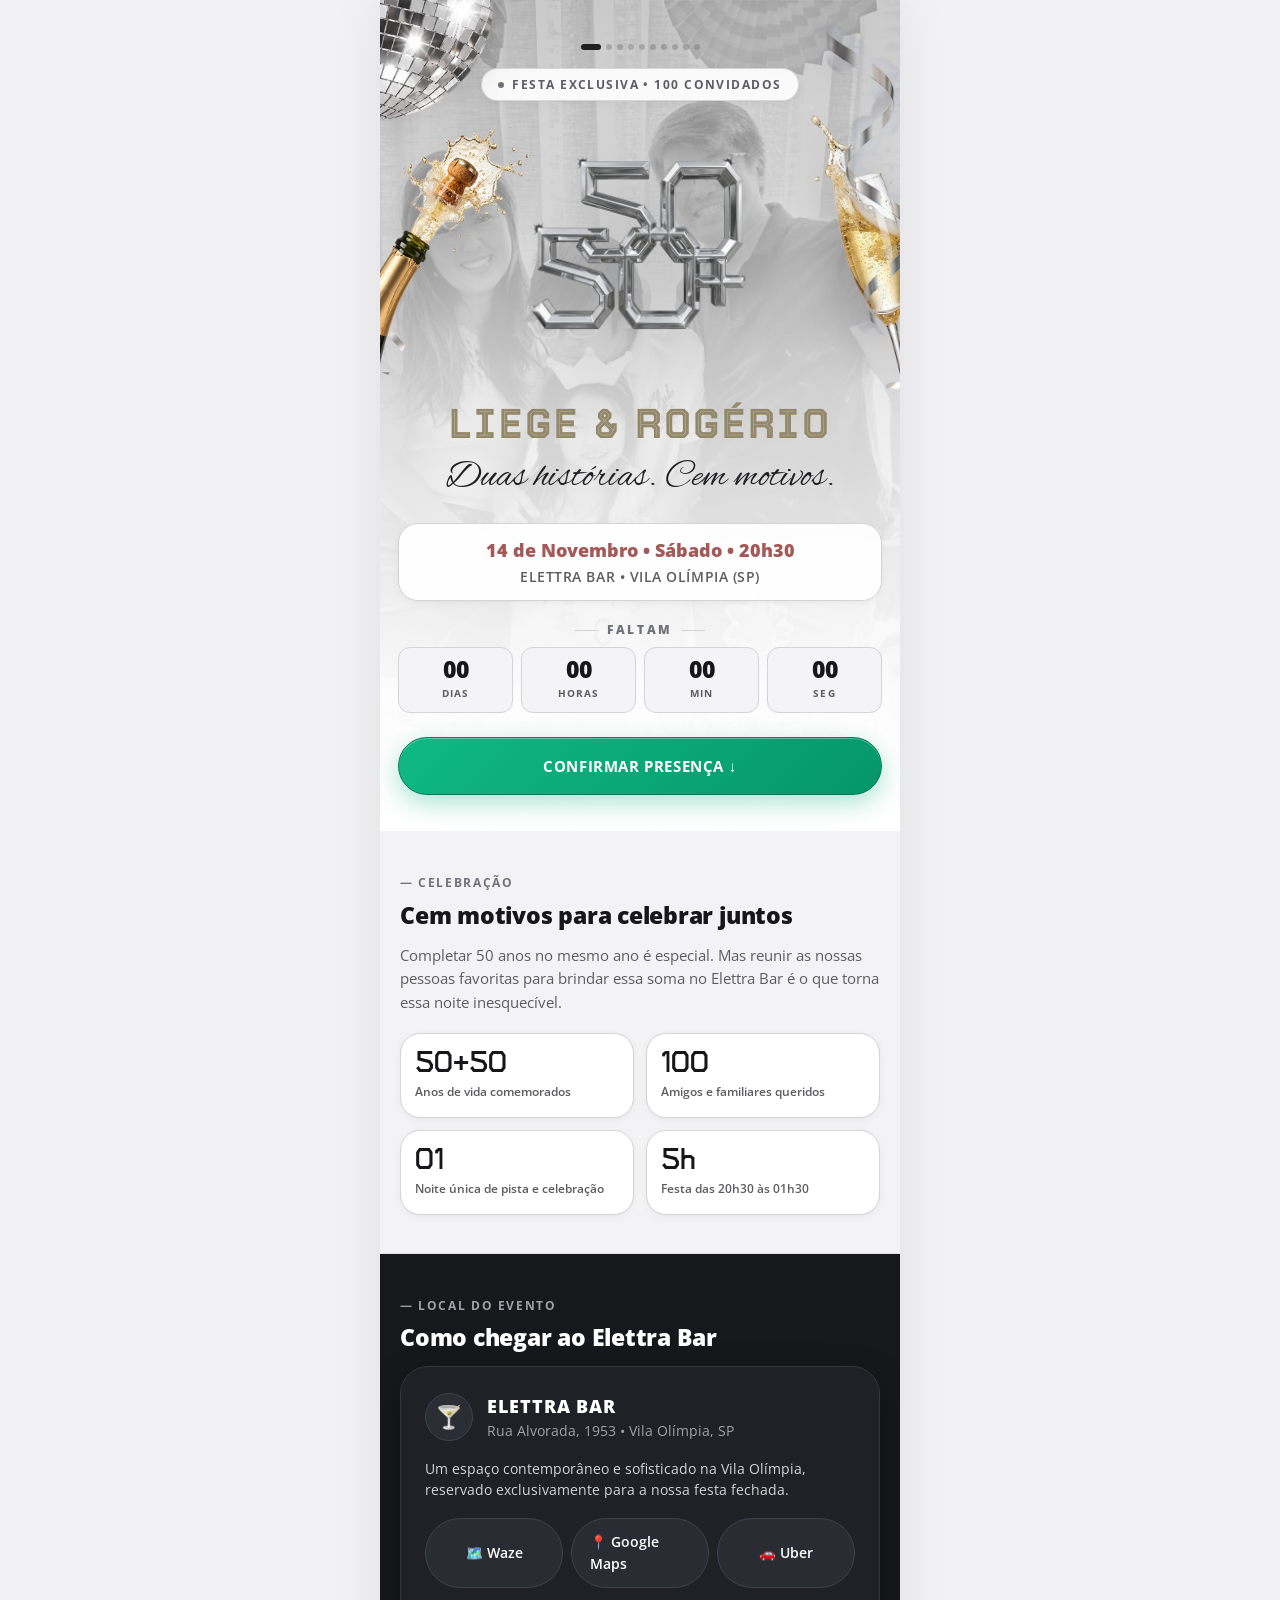
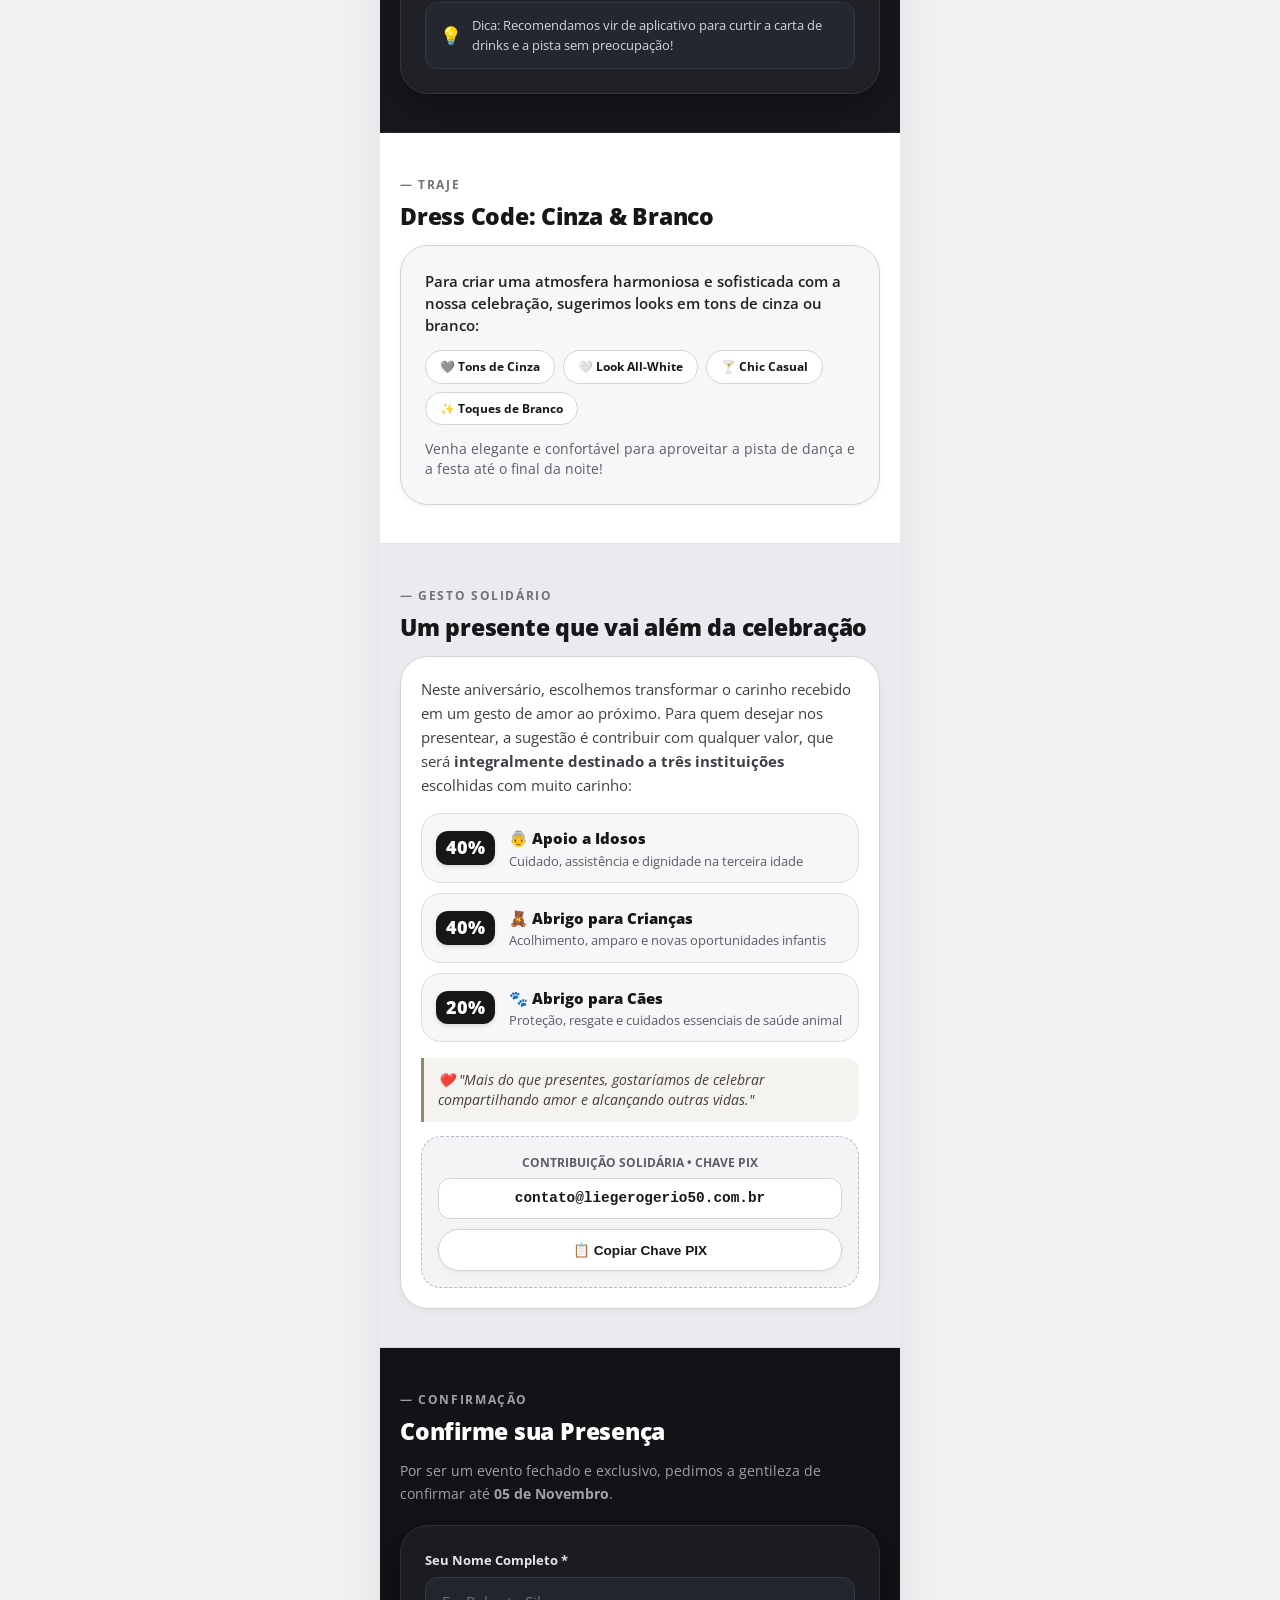
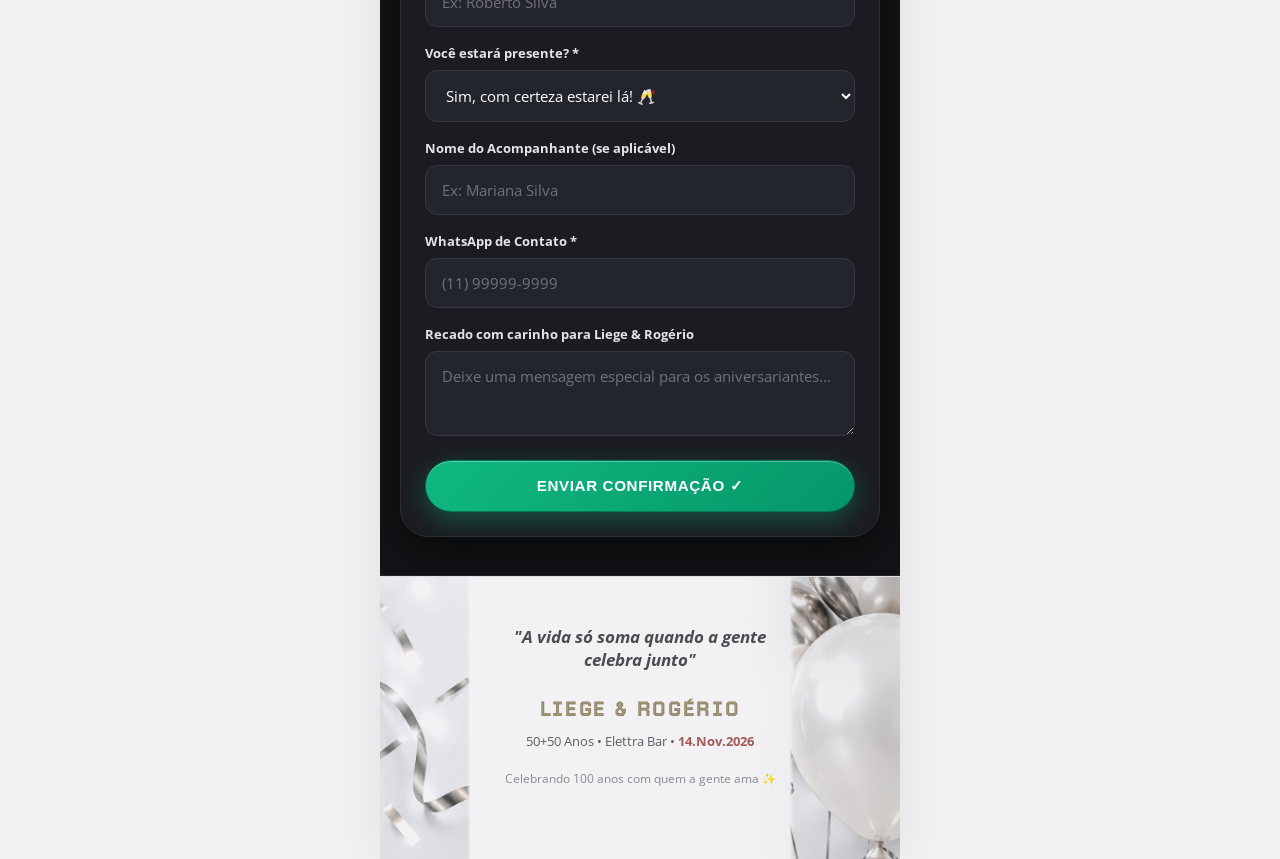
==== commit 41ad8084: "feat: atualiza cores, dress code cinza/branco, doacoes solidarias e elementos champagne no banner" ====
--- a/index.html
+++ b/index.html
@@ -60,9 +60,15 @@
           Festa Exclusiva • 100 Convidados
         </div>
 
-        <!-- Logo 50+50 Oficial Cromado/Facetado Centralizado -->
-        <div class="hero-logo-box">
-          <img src="assets/logo_50_50_prata_transparente.png" alt="Logo 50+50 Oficial Facetado">
+        <!-- Palco do Banner: Garrafa Champagne (esq) + Logo 50+50 + Taça Champagne (dir) -->
+        <div class="hero-stage">
+          <img src="assets/champagne_garrafa.png" class="hero-champagne-bottle" alt="Garrafa de Champagne Estourando">
+          
+          <div class="hero-logo-box">
+            <img src="assets/logo_50_50_prata_transparente.png" alt="Logo 50+50 Oficial Facetado">
+          </div>
+
+          <img src="assets/champagne_taca.png" class="hero-champagne-glass" alt="Taça de Champagne Brindando">
         </div>
 
         <h1 class="hero-names">
@@ -136,7 +142,7 @@
         </div>
         <div class="stat-card">
           <div class="stat-num">01</div>
-          <div class="stat-label">Noite única de pista e brindes</div>
+          <div class="stat-label">Noite única de pista e celebração</div>
         </div>
         <div class="stat-card">
           <div class="stat-num">5h</div>
@@ -188,60 +194,86 @@
     </section>
 
     <!-- ==========================================================================
-         4. DRESS CODE: SILVER & WHITE
+         4. DRESS CODE: CINZA & BRANCO
          ========================================================================== -->
     <section class="section-wrapper theme-white">
       <span class="section-label-tag">— Traje</span>
       <h2 class="section-title">
-        Dress Code: Silver &amp; White
+        Dress Code: Cinza &amp; Branco
       </h2>
 
       <div class="dress-card">
         <p class="dress-lead">
-          Para criar uma atmosfera luminosa e harmoniosa com a cenografia da festa, sugerimos looks com toques de prata ou branco:
+          Para criar uma atmosfera harmoniosa e sofisticada com a nossa celebração, sugerimos looks em tons de cinza ou branco:
         </p>
 
         <div class="dress-pills">
-          <span class="dress-pill-tag">✨ Toque de Prata</span>
+          <span class="dress-pill-tag">🩶 Tons de Cinza</span>
           <span class="dress-pill-tag">🤍 Look All-White</span>
-          <span class="dress-pill-tag">🪩 Brilho Metálico</span>
           <span class="dress-pill-tag">🍸 Chic Casual</span>
+          <span class="dress-pill-tag">✨ Toques de Branco</span>
         </div>
 
         <p class="dress-sub">
-          Venha elegante e confortável para aproveitar a pista de dança e os brindes até o final da noite!
+          Venha elegante e confortável para aproveitar a pista de dança e a festa até o final da noite!
         </p>
       </div>
     </section>
 
     <!-- ==========================================================================
-         5. SUGESTÃO DE PRESENTE: VIAGEM COMEMORATIVA
+         5. SUGESTÃO DE PRESENTE: DOAÇÕES SOLIDÁRIAS
          ========================================================================== -->
     <section class="section-wrapper theme-gray-platina">
-      <span class="section-label-tag">— Presentes</span>
+      <span class="section-label-tag">— Gesto Solidário</span>
       <h2 class="section-title">
-        Viagem Comemorativa dos 50
+        Um presente que vai além da celebração
       </h2>
 
       <div class="gift-card">
-        <div class="gift-image-wrapper">
-          <img src="assets/destino_viagem.jpg" alt="Destino de Viagem Comemorativa">
-          <div class="gift-badge">✈️ Viagem dos Sonhos</div>
-        </div>
-
         <div class="gift-content">
-          <p class="gift-desc">
-            O nosso maior e mais precioso presente é a sua presença para brindar com a gente! Mas para quem desejar nos presentear de forma especial, qualquer contribuição para a nossa <strong>viagem comemorativa dos 50 anos</strong> será recebida com muito carinho.
+          <p class="gift-desc" style="font-size: 0.94rem; color: #3f3f46; line-height: 1.6; margin-bottom: 16px;">
+            Neste aniversário, escolhemos transformar o carinho recebido em um gesto de amor ao próximo. Para quem desejar nos presentear, a sugestão é contribuir com qualquer valor, que será <strong>integralmente destinado a três instituições</strong> escolhidas com muito carinho:
           </p>
+
+          <!-- Grid de Causas com Leitura Ágil em UX -->
+          <div class="causes-list">
+            <div class="cause-item">
+              <div class="cause-badge">40%</div>
+              <div class="cause-info">
+                <div class="cause-title">👵 Apoio a Idosos</div>
+                <div class="cause-desc">Cuidado, assistência e dignidade na terceira idade</div>
+              </div>
+            </div>
+
+            <div class="cause-item">
+              <div class="cause-badge">40%</div>
+              <div class="cause-info">
+                <div class="cause-title">🧸 Abrigo para Crianças</div>
+                <div class="cause-desc">Acolhimento, amparo e novas oportunidades infantis</div>
+              </div>
+            </div>
+
+            <div class="cause-item">
+              <div class="cause-badge">20%</div>
+              <div class="cause-info">
+                <div class="cause-title">🐾 Abrigo para Cães</div>
+                <div class="cause-desc">Proteção, resgate e cuidados essenciais de saúde animal</div>
+              </div>
+            </div>
+          </div>
+
+          <div class="donation-quote-box">
+            ❤️ <em>"Mais do que presentes, gostaríamos de celebrar compartilhando amor e alcançando outras vidas."</em>
+          </div>
 
           <!-- Box de Chave PIX Interativo -->
           <div class="pix-box">
             <div class="pix-label">
-              Chave PIX
+              Contribuição Solidária • Chave PIX
             </div>
             
             <div class="pix-key-display" id="pixKeyText">
-              chavepix@exemplo.com.br
+              contato@liegerogerio50.com.br
             </div>
 
             <button class="btn-pill-action btn-copy-pix" onclick="copyPixKey()">
@@ -329,7 +361,7 @@
       </div>
 
       <div class="footer-date-info">
-        50+50 Anos • Elettra Bar • 14.Nov.2026
+        50+50 Anos • Elettra Bar • <span class="footer-date-highlight">14.Nov.2026</span>
       </div>
 
       <div class="footer-credit">
--- a/landing-page.css
+++ b/landing-page.css
@@ -198,14 +198,48 @@
   background: #71717a;
 }
 
-/* Logo 50+50 Oficial Facetado Centralizado - Aumentado em +30% */
+/* Palco da Marca: Garrafa colada na esquerda, Taça colada na direita, 200% maiores */
+.hero-stage {
+  position: relative;
+  width: calc(100% + 36px);
+  margin-left: -18px;
+  margin-right: -18px;
+  display: flex;
+  align-items: center;
+  justify-content: center;
+  margin-top: 0;
+  margin-bottom: 16px;
+  min-height: 270px;
+  z-index: 3;
+}
+
+.hero-champagne-bottle {
+  position: absolute;
+  left: 0;
+  top: 50%;
+  transform: translateY(-50%);
+  width: clamp(115px, 26vw, 155px);
+  height: auto;
+  max-height: 290px;
+  object-fit: contain;
+  filter: drop-shadow(0 14px 28px rgba(0, 0, 0, 0.22));
+  animation: bottleFloat 4s ease-in-out infinite;
+  user-select: none;
+  pointer-events: none;
+  z-index: 2;
+}
+
 .hero-logo-box {
-  width: 360px;
-  max-width: 92%;
-  height: 300px;
-  margin: 0 auto 16px;
+  width: clamp(200px, 52vw, 280px);
+  height: 250px;
+  margin: 0 auto;
   filter: drop-shadow(0 20px 40px rgba(0, 0, 0, 0.20));
   animation: floatSubtle 4s ease-in-out infinite;
+  display: flex;
+  align-items: center;
+  justify-content: center;
+  position: relative;
+  z-index: 4;
 }
 
 .hero-logo-box img {
@@ -213,6 +247,32 @@
   height: 100%;
   object-fit: contain;
   display: block;
+}
+
+.hero-champagne-glass {
+  position: absolute;
+  right: 0;
+  top: 50%;
+  transform: translateY(-50%);
+  width: clamp(90px, 20vw, 125px);
+  height: auto;
+  max-height: 290px;
+  object-fit: contain;
+  filter: drop-shadow(0 14px 28px rgba(0, 0, 0, 0.22));
+  animation: glassFloat 4s ease-in-out infinite;
+  user-select: none;
+  pointer-events: none;
+  z-index: 2;
+}
+
+@keyframes bottleFloat {
+  0%, 100% { transform: translateY(0) rotate(0deg); }
+  50% { transform: translateY(-5px) rotate(-1.5deg); }
+}
+
+@keyframes glassFloat {
+  0%, 100% { transform: translateY(0) rotate(0deg); }
+  50% { transform: translateY(-5px) rotate(1.5deg); }
 }
 
 @keyframes floatSubtle {
@@ -227,7 +287,7 @@
   font-weight: 800;
   letter-spacing: 0.05em;
   text-transform: uppercase;
-  color: var(--text-main);
+  color: #94886a;
   line-height: 1.1;
   margin-bottom: 6px;
 }
@@ -254,7 +314,7 @@
 .hero-date-text {
   font-size: 1.1rem;
   font-weight: 800;
-  color: var(--text-main);
+  color: #a55858;
 }
 
 .hero-venue-text {
@@ -734,6 +794,75 @@
   line-height: 1.55;
 }
 
+/* Lista de Causas Solidárias (UX Otimizada) */
+.causes-list {
+  display: flex;
+  flex-direction: column;
+  gap: 10px;
+  margin: 16px 0;
+}
+
+.cause-item {
+  background: #f7f7f9;
+  border: 1px solid #dcdce2;
+  border-radius: var(--radius-md);
+  padding: 12px 14px;
+  display: flex;
+  align-items: center;
+  gap: 14px;
+  text-align: left;
+  transition: transform 0.2s ease, box-shadow 0.2s ease;
+}
+
+.cause-item:hover {
+  transform: translateY(-2px);
+  box-shadow: 0 4px 12px rgba(0, 0, 0, 0.06);
+}
+
+.cause-badge {
+  background: #17171a;
+  color: #ffffff;
+  font-size: 1.1rem;
+  font-weight: 800;
+  padding: 8px 10px;
+  border-radius: var(--radius-sm);
+  min-width: 58px;
+  text-align: center;
+  line-height: 1;
+  flex-shrink: 0;
+  box-shadow: 0 2px 4px rgba(0, 0, 0, 0.12);
+}
+
+.cause-info {
+  flex: 1;
+}
+
+.cause-title {
+  font-size: 0.95rem;
+  font-weight: 800;
+  color: #17171a;
+  margin-bottom: 2px;
+}
+
+.cause-desc {
+  font-size: 0.8rem;
+  color: #5c5c63;
+  line-height: 1.35;
+}
+
+.donation-quote-box {
+  background: rgba(148, 136, 106, 0.10);
+  border-left: 3px solid #94886a;
+  padding: 12px 14px;
+  border-radius: 0 var(--radius-sm) var(--radius-sm) 0;
+  margin: 16px 0 14px;
+  font-size: 0.85rem;
+  color: #433e33;
+  font-style: italic;
+  line-height: 1.45;
+  text-align: left;
+}
+
 .pix-box {
   background: #f4f4f6;
   border: 1px dashed #b8b8c0;
@@ -894,7 +1023,7 @@
   font-size: 1.3rem;
   font-weight: 800;
   letter-spacing: 0.08em;
-  color: #17171a;
+  color: #94886a;
   text-transform: uppercase;
   position: relative;
   z-index: 2;
@@ -908,6 +1037,11 @@
   z-index: 2;
 }
 
+.footer-date-highlight {
+  color: #a55858;
+  font-weight: 700;
+}
+
 .footer-credit {
   font-size: 0.72rem;
   color: #8a8a92;
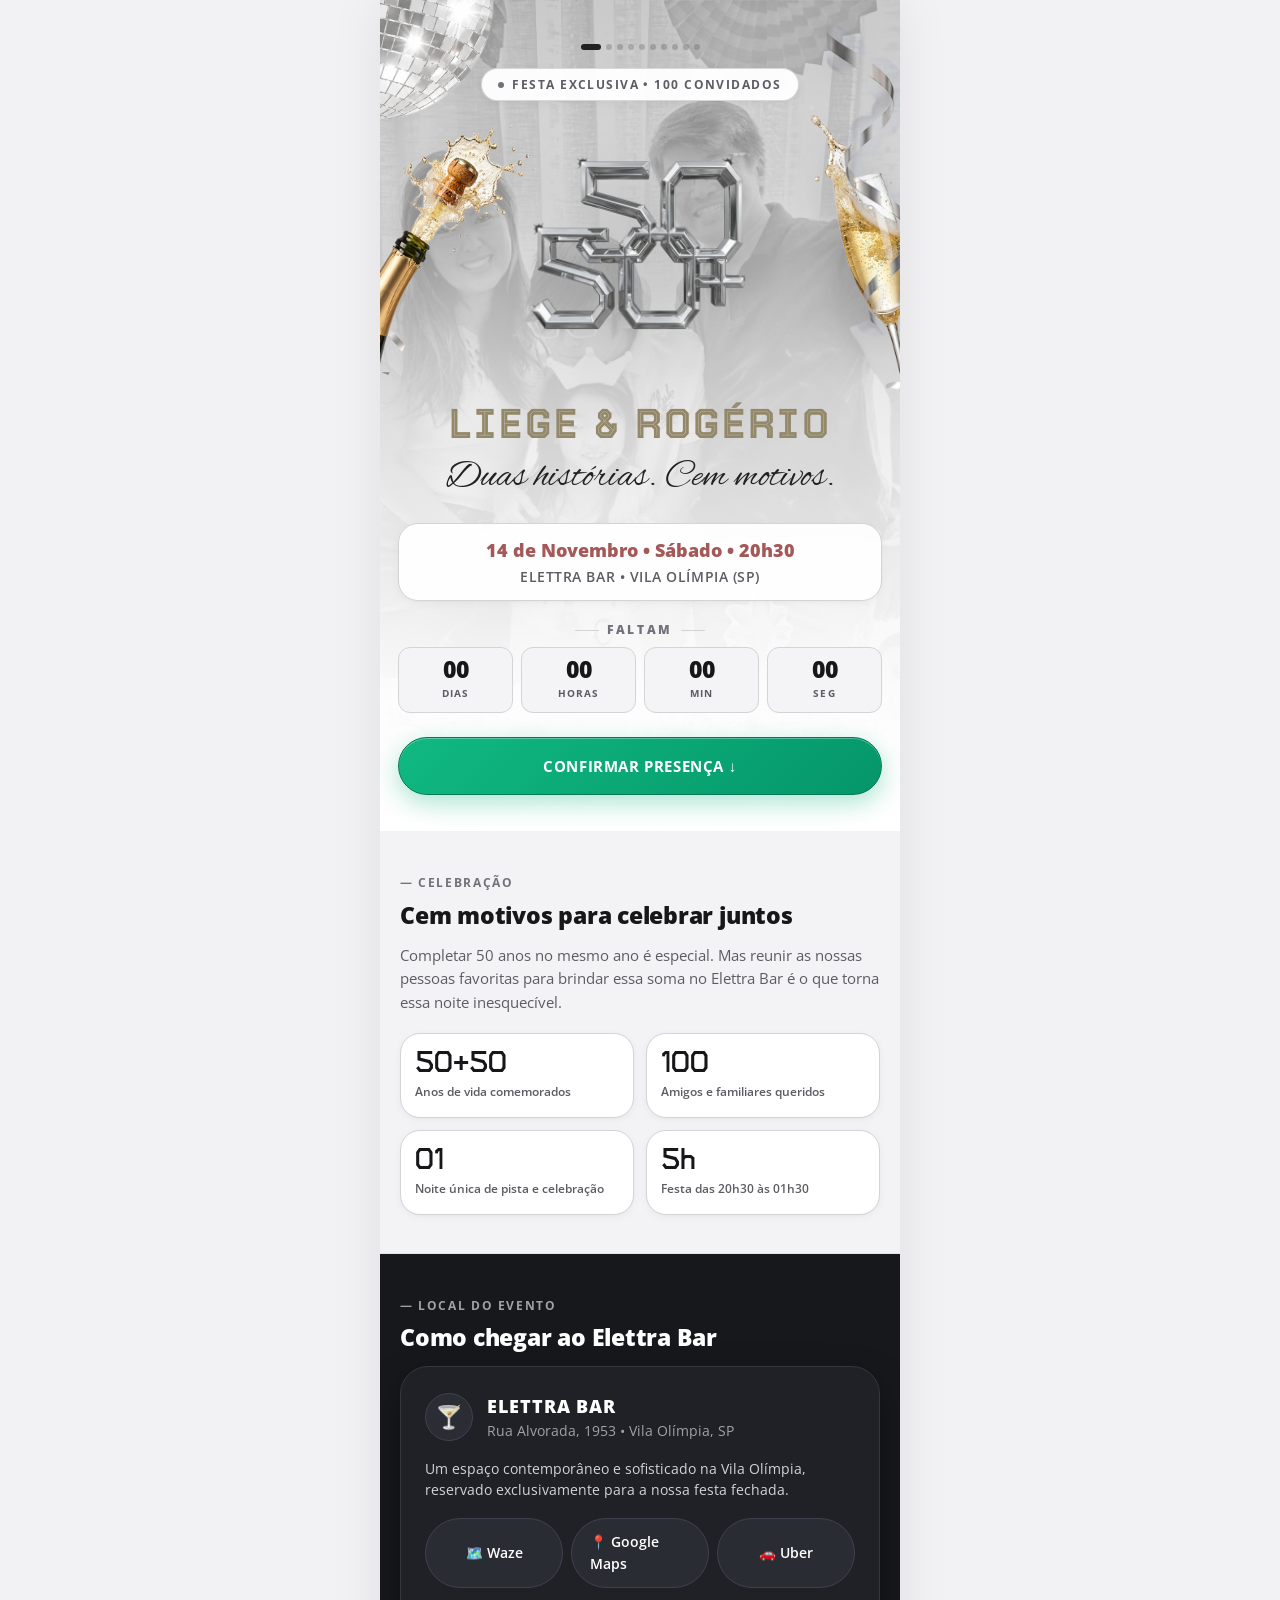
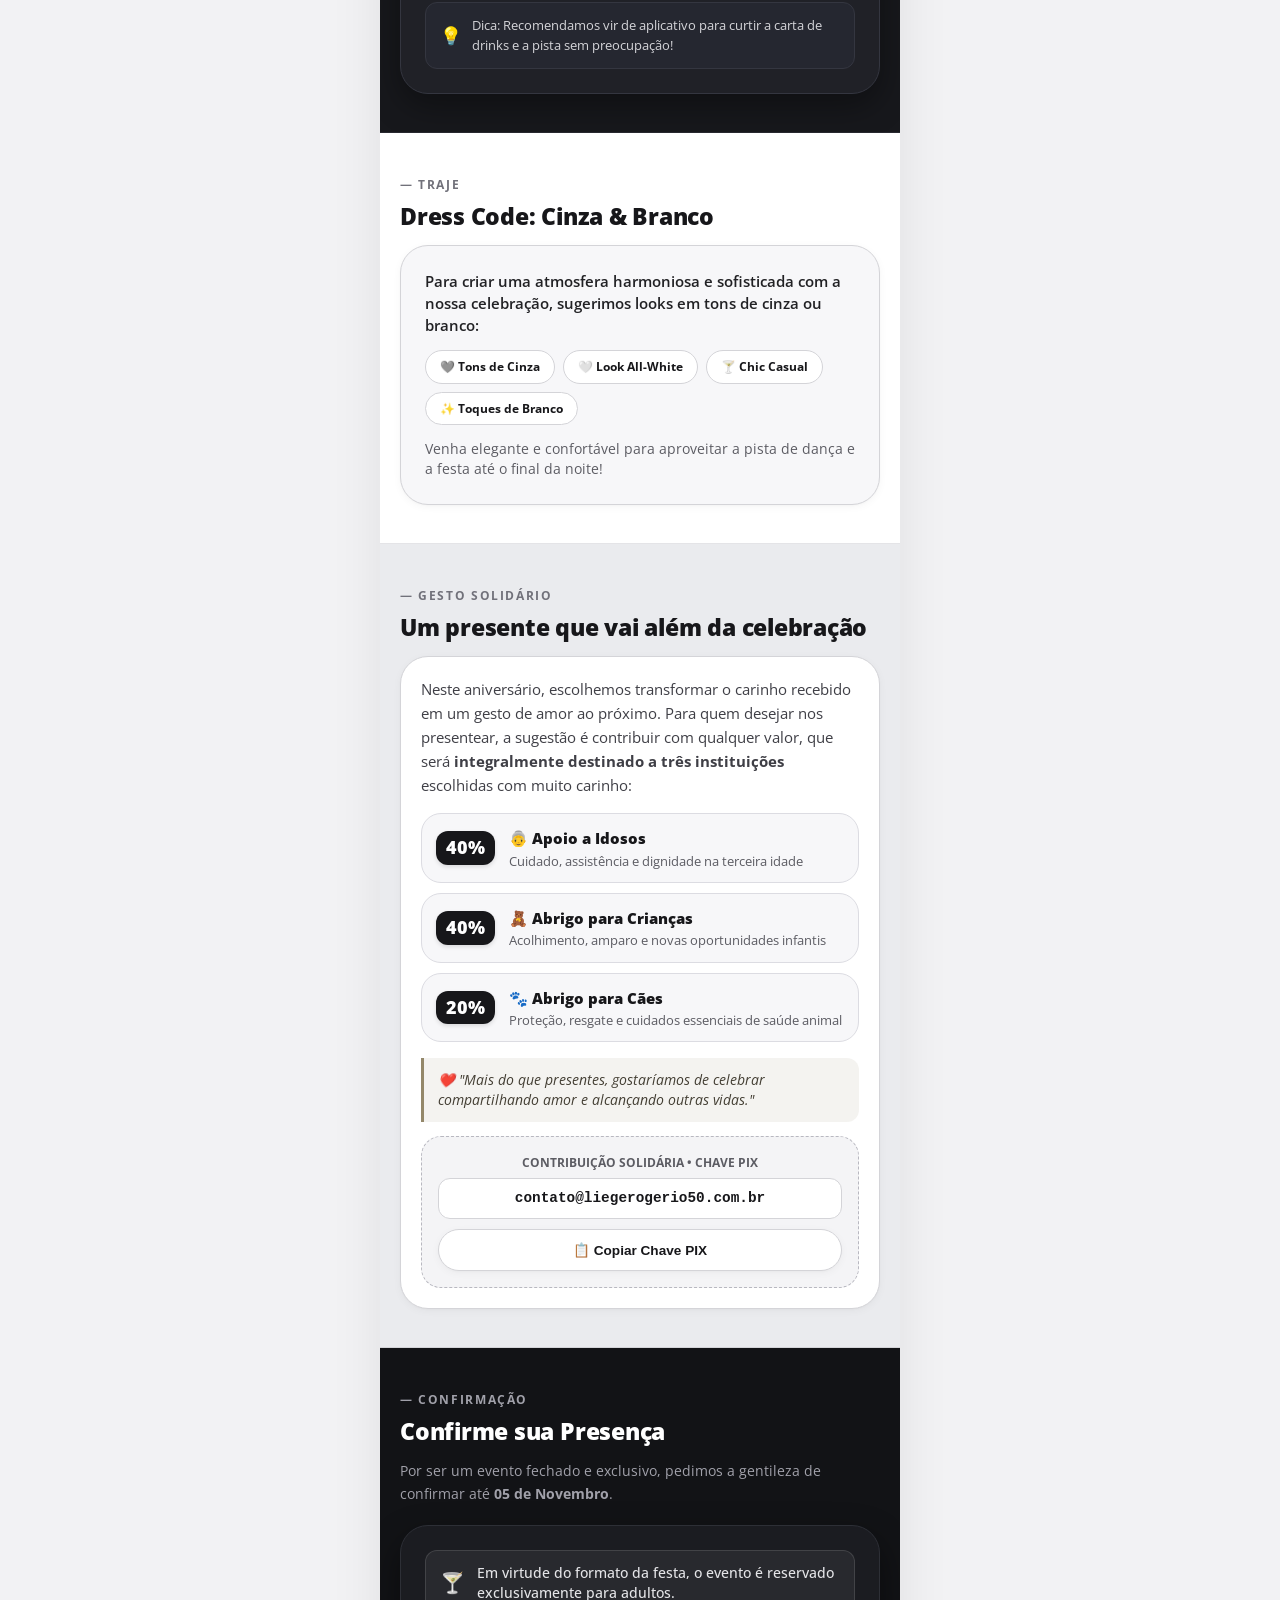
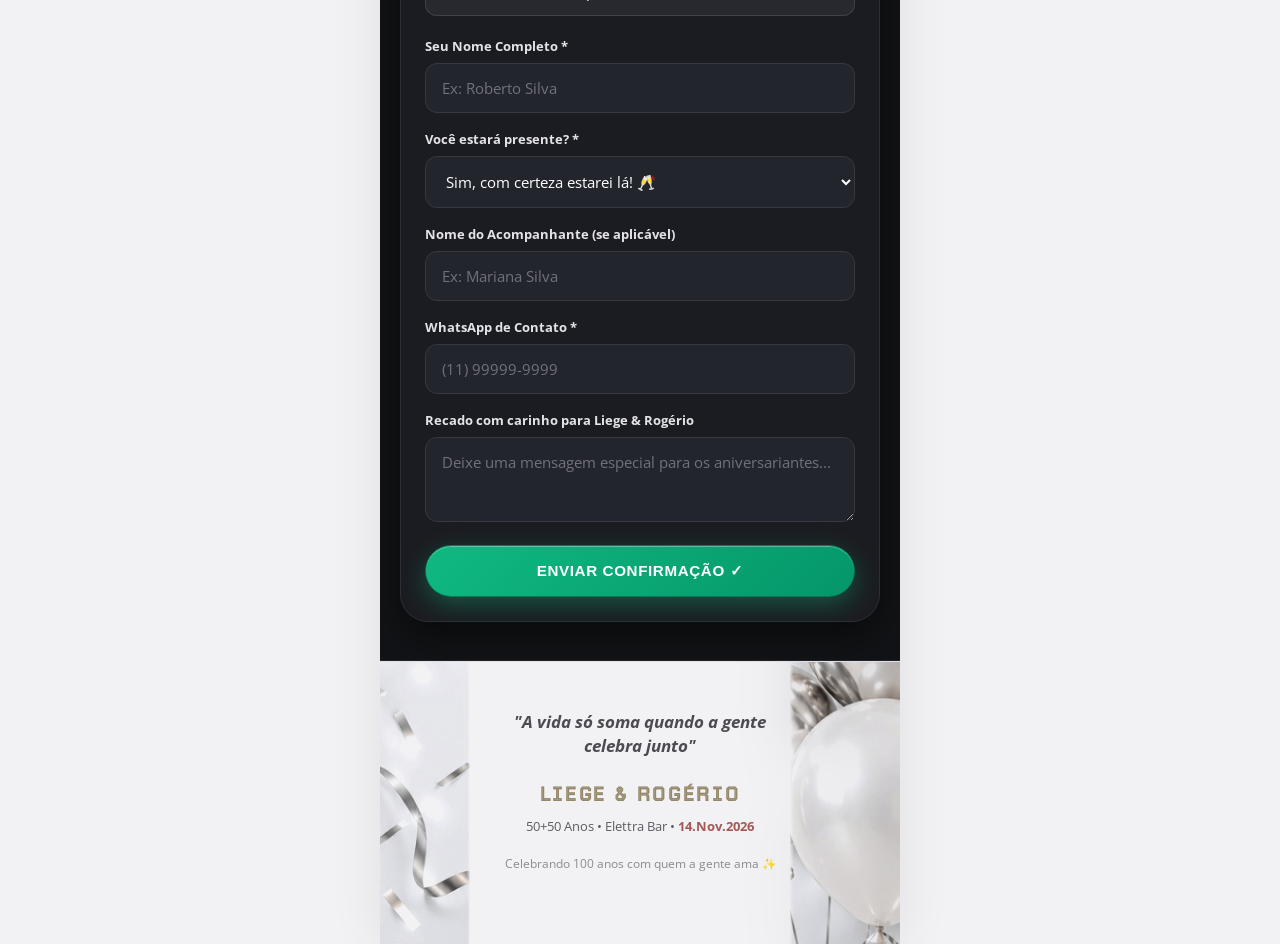
==== commit 6b5cf120: "fix: sobreposicao do globo no badge e aviso educado de evento para adultos no rsvp" ====
--- a/index.html
+++ b/index.html
@@ -298,6 +298,14 @@
       </p>
 
       <div class="rsvp-card">
+        <!-- Aviso Educado: Evento Exclusivo para Adultos -->
+        <div class="rsvp-adults-notice">
+          <span class="rsvp-adults-icon">🍸</span>
+          <span class="rsvp-adults-text">
+            Em virtude do formato da festa, o evento é reservado exclusivamente para adultos.
+          </span>
+        </div>
+
         <form id="rsvpForm" onsubmit="handleRsvpSubmit(event)">
           
           <div class="form-group">
--- a/landing-page.css
+++ b/landing-page.css
@@ -142,7 +142,7 @@
 
 .hero-content {
   position: relative;
-  z-index: 3;
+  z-index: 10;
   width: 100%;
   display: flex;
   flex-direction: column;
@@ -174,11 +174,13 @@
 
 /* Tag Pill */
 .hero-tag-pill {
+  position: relative;
+  z-index: 25;
   display: inline-flex;
   align-items: center;
   gap: 8px;
   padding: 6px 16px;
-  background: rgba(255, 255, 255, 0.90);
+  background: rgba(255, 255, 255, 0.95);
   backdrop-filter: blur(12px);
   border: 1px solid rgba(212, 212, 216, 0.9);
   border-radius: var(--radius-pill);
@@ -424,7 +426,7 @@
   width: 125px;
   height: auto;
   pointer-events: none;
-  z-index: 15;
+  z-index: 2;
   filter: drop-shadow(0 8px 20px rgba(0, 0, 0, 0.10));
   animation: gentleSway 5s ease-in-out infinite;
 }
@@ -934,6 +936,32 @@
   box-shadow: 0 15px 35px rgba(0, 0, 0, 0.45);
 }
 
+/* Aviso Educado de Evento Exclusivo para Adultos */
+.rsvp-adults-notice {
+  display: flex;
+  align-items: center;
+  gap: 12px;
+  background: rgba(255, 255, 255, 0.06);
+  border: 1px solid rgba(255, 255, 255, 0.12);
+  border-radius: var(--radius-sm);
+  padding: 12px 14px;
+  margin-bottom: 20px;
+  text-align: left;
+}
+
+.rsvp-adults-icon {
+  font-size: 1.25rem;
+  line-height: 1;
+  flex-shrink: 0;
+}
+
+.rsvp-adults-text {
+  font-size: 0.85rem;
+  color: #e4e4e7;
+  line-height: 1.45;
+  font-weight: 500;
+}
+
 .theme-dark-charcoal .form-label {
   display: block;
   font-size: 0.82rem;
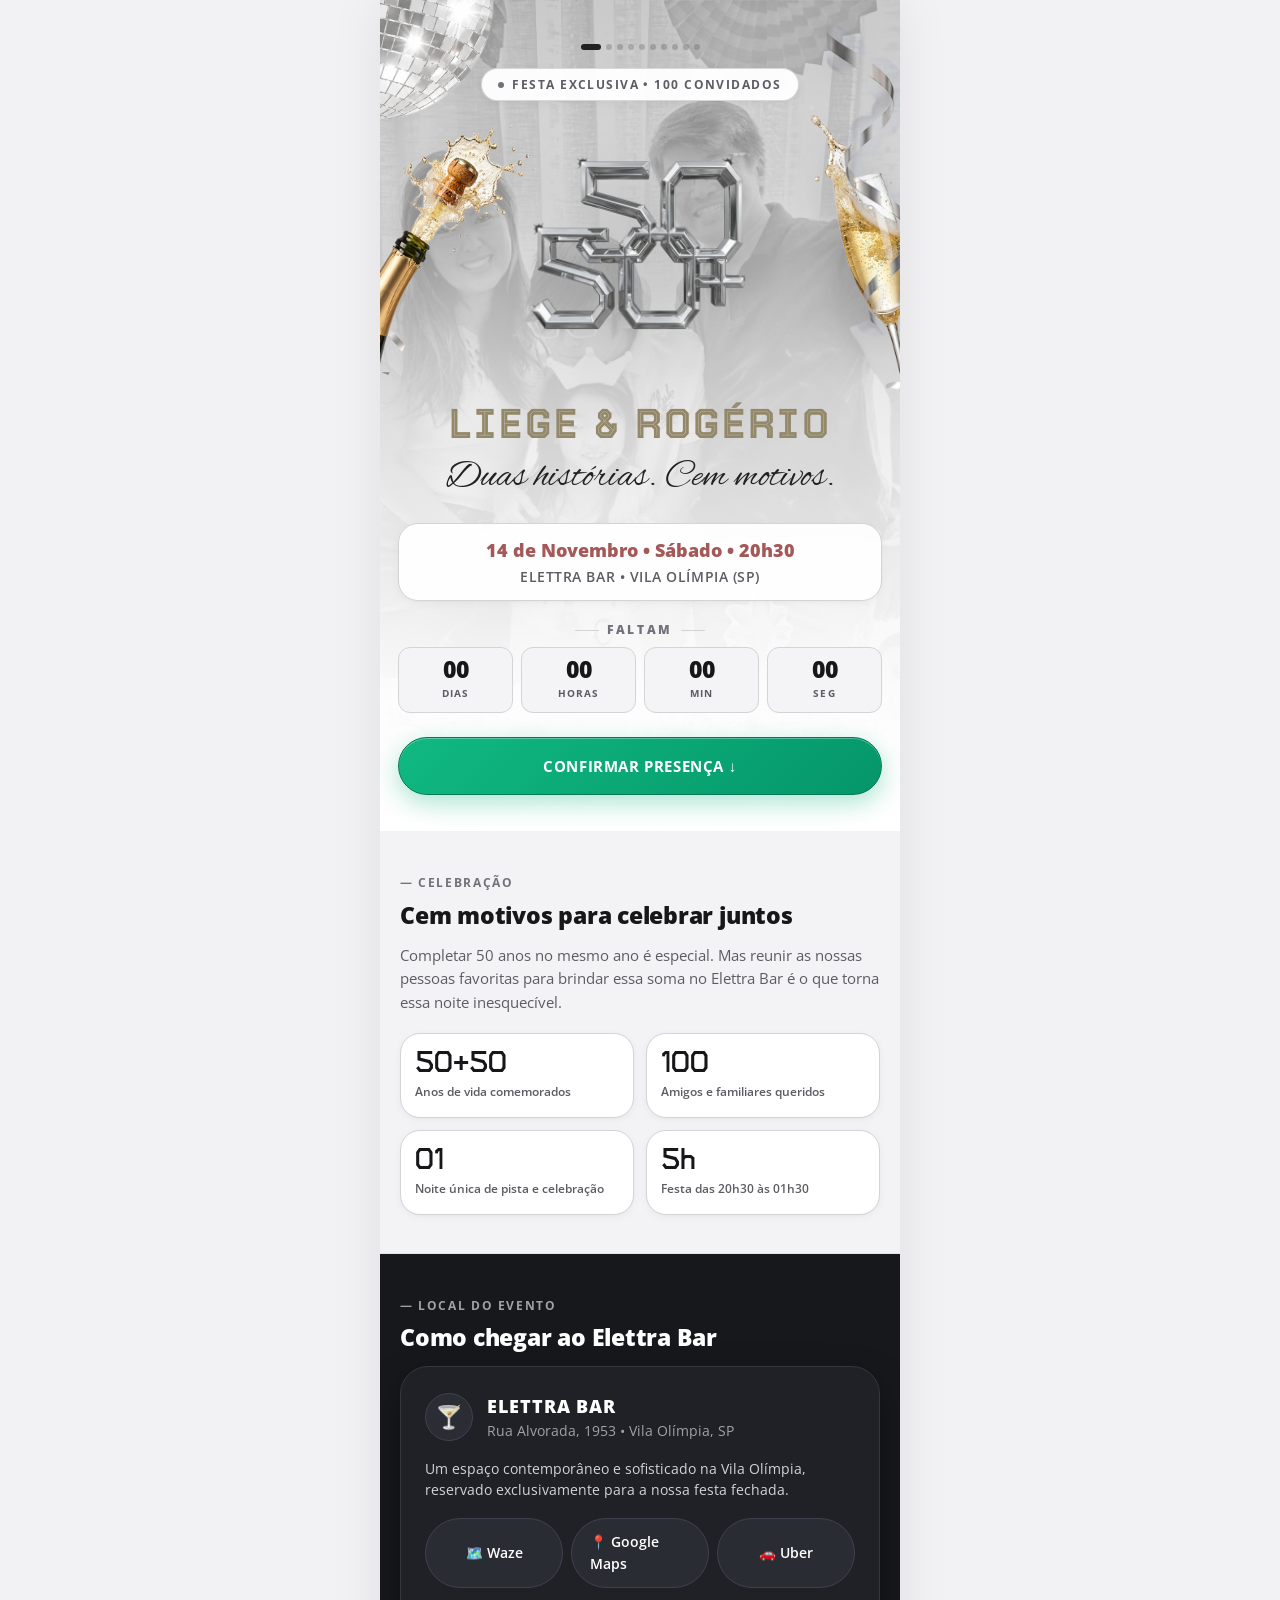
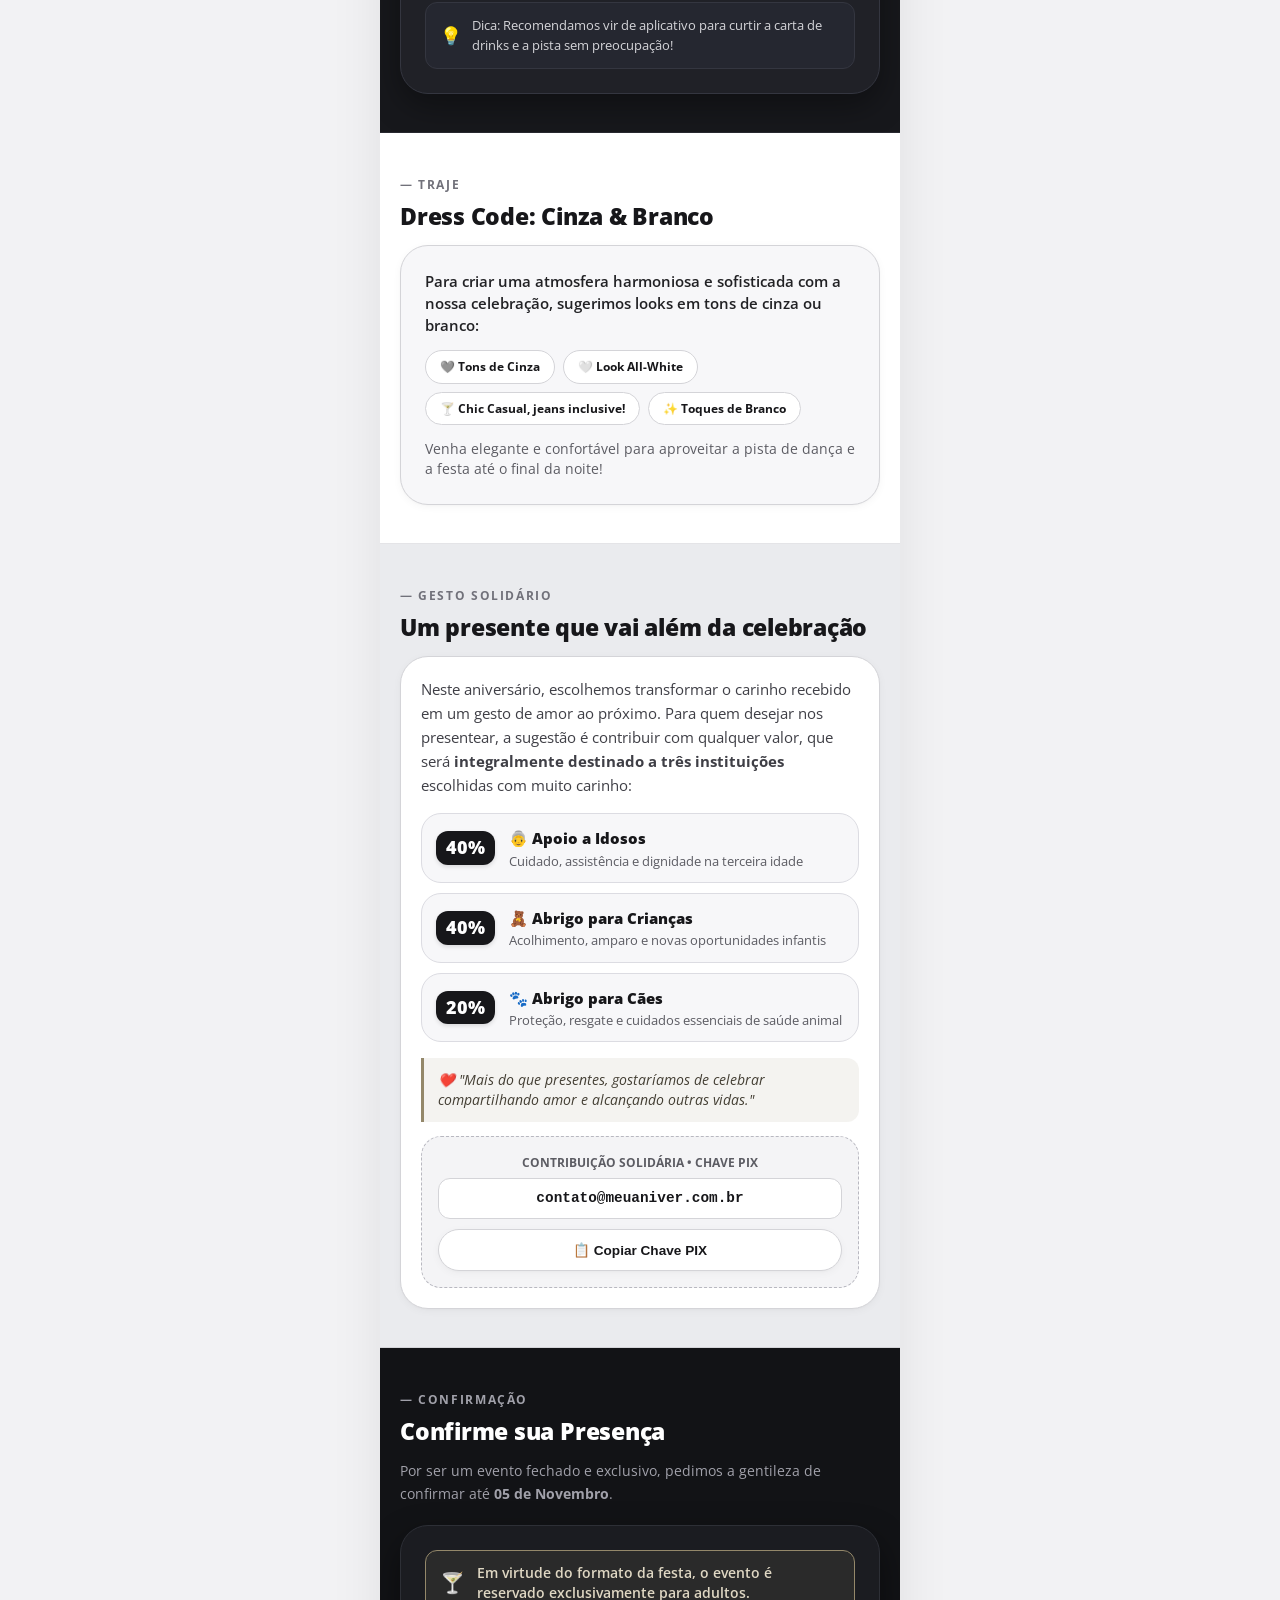
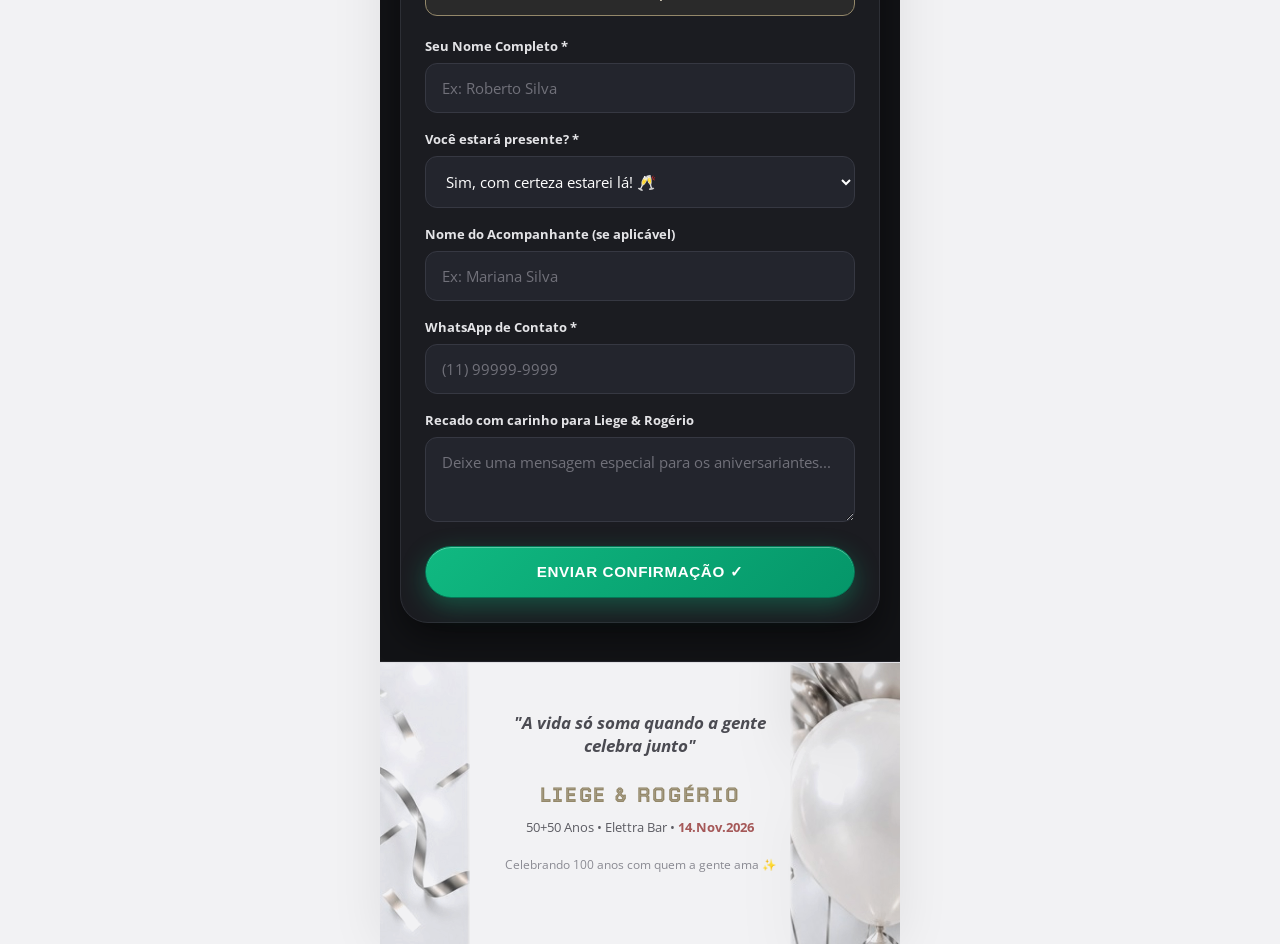
==== commit 951f4450: "feat: atualiza dress code jeans inclusive, miniatura whatsapp/favicon e chave pix" ====
--- a/index.html
+++ b/index.html
@@ -5,6 +5,25 @@
   <meta name="viewport" content="width=device-width, initial-scale=1.0, maximum-scale=1.0, user-scalable=no">
   <title>50+50 Anos • Liege & Rogério | Elettra Bar</title>
   <meta name="description" content="Celebração dos 50+50 Anos de Liege & Rogério no Elettra Bar. 14 de Novembro, Vila Olímpia.">
+  <link rel="icon" type="image/png" href="assets/favicon.png">
+  <link rel="apple-touch-icon" href="assets/favicon.png">
+
+  <!-- Open Graph / WhatsApp Preview -->
+  <meta property="og:type" content="website">
+  <meta property="og:title" content="50+50 Anos • Liege & Rogério | Elettra Bar">
+  <meta property="og:description" content="Celebração dos 50+50 Anos de Liege & Rogério no Elettra Bar. 14 de Novembro, Vila Olímpia.">
+  <meta property="og:image" content="https://festa-50-50.vercel.app/assets/share_preview.jpg">
+  <meta property="og:image:secure_url" content="https://festa-50-50.vercel.app/assets/share_preview.jpg">
+  <meta property="og:image:type" content="image/jpeg">
+  <meta property="og:image:width" content="903">
+  <meta property="og:image:height" content="903">
+  <meta property="og:image:alt" content="50+50 Liege & Rogério">
+
+  <!-- Twitter Meta Tags -->
+  <meta name="twitter:card" content="summary_large_image">
+  <meta name="twitter:title" content="50+50 Anos • Liege & Rogério | Elettra Bar">
+  <meta name="twitter:description" content="Celebração dos 50+50 Anos de Liege & Rogério no Elettra Bar. 14 de Novembro, Vila Olímpia.">
+  <meta name="twitter:image" content="https://festa-50-50.vercel.app/assets/share_preview.jpg">
   <link rel="stylesheet" href="landing-page.css">
 </head>
 <body>
@@ -111,7 +130,7 @@
         </div>
 
         <!-- CTA Principal Verde -->
-        <a href="#rsvp" class="btn-cta-primary">
+        <a href="#rsvp" class="btn-cta-primary" onclick="document.getElementById('rsvp').scrollIntoView({behavior: 'smooth'}); return false;">
           Confirmar Presença ↓
         </a>
       </div>
@@ -210,7 +229,7 @@
         <div class="dress-pills">
           <span class="dress-pill-tag">🩶 Tons de Cinza</span>
           <span class="dress-pill-tag">🤍 Look All-White</span>
-          <span class="dress-pill-tag">🍸 Chic Casual</span>
+          <span class="dress-pill-tag">🍸 Chic Casual, jeans inclusive!</span>
           <span class="dress-pill-tag">✨ Toques de Branco</span>
         </div>
 
@@ -273,7 +292,7 @@
             </div>
             
             <div class="pix-key-display" id="pixKeyText">
-              contato@liegerogerio50.com.br
+              contato@meuaniver.com.br
             </div>
 
             <button class="btn-pill-action btn-copy-pix" onclick="copyPixKey()">
@@ -482,7 +501,7 @@
       );
 
       // Abre cliente de email como backup prático
-      const mailtoLink = `mailto:contato@liegerogerio50.com.br?subject=${subject}&body=${body}`;
+      const mailtoLink = `mailto:contato@meuaniver.com.br?subject=${subject}&body=${body}`;
       
       // Opcional: dispara o mailto em background após 1 segundo
       setTimeout(() => {
--- a/landing-page.css
+++ b/landing-page.css
@@ -936,13 +936,13 @@
   box-shadow: 0 15px 35px rgba(0, 0, 0, 0.45);
 }
 
-/* Aviso Educado de Evento Exclusivo para Adultos */
+/* Aviso Educado de Evento Exclusivo para Adultos - Tom Dourado (#94886a) */
 .rsvp-adults-notice {
   display: flex;
   align-items: center;
   gap: 12px;
-  background: rgba(255, 255, 255, 0.06);
-  border: 1px solid rgba(255, 255, 255, 0.12);
+  background: rgba(148, 136, 106, 0.12);
+  border: 1px solid #94886a;
   border-radius: var(--radius-sm);
   padding: 12px 14px;
   margin-bottom: 20px;
@@ -956,10 +956,10 @@
 }
 
 .rsvp-adults-text {
-  font-size: 0.85rem;
-  color: #e4e4e7;
+  font-size: 0.86rem;
+  color: #dfd7c3;
   line-height: 1.45;
-  font-weight: 500;
+  font-weight: 600;
 }
 
 .theme-dark-charcoal .form-label {
